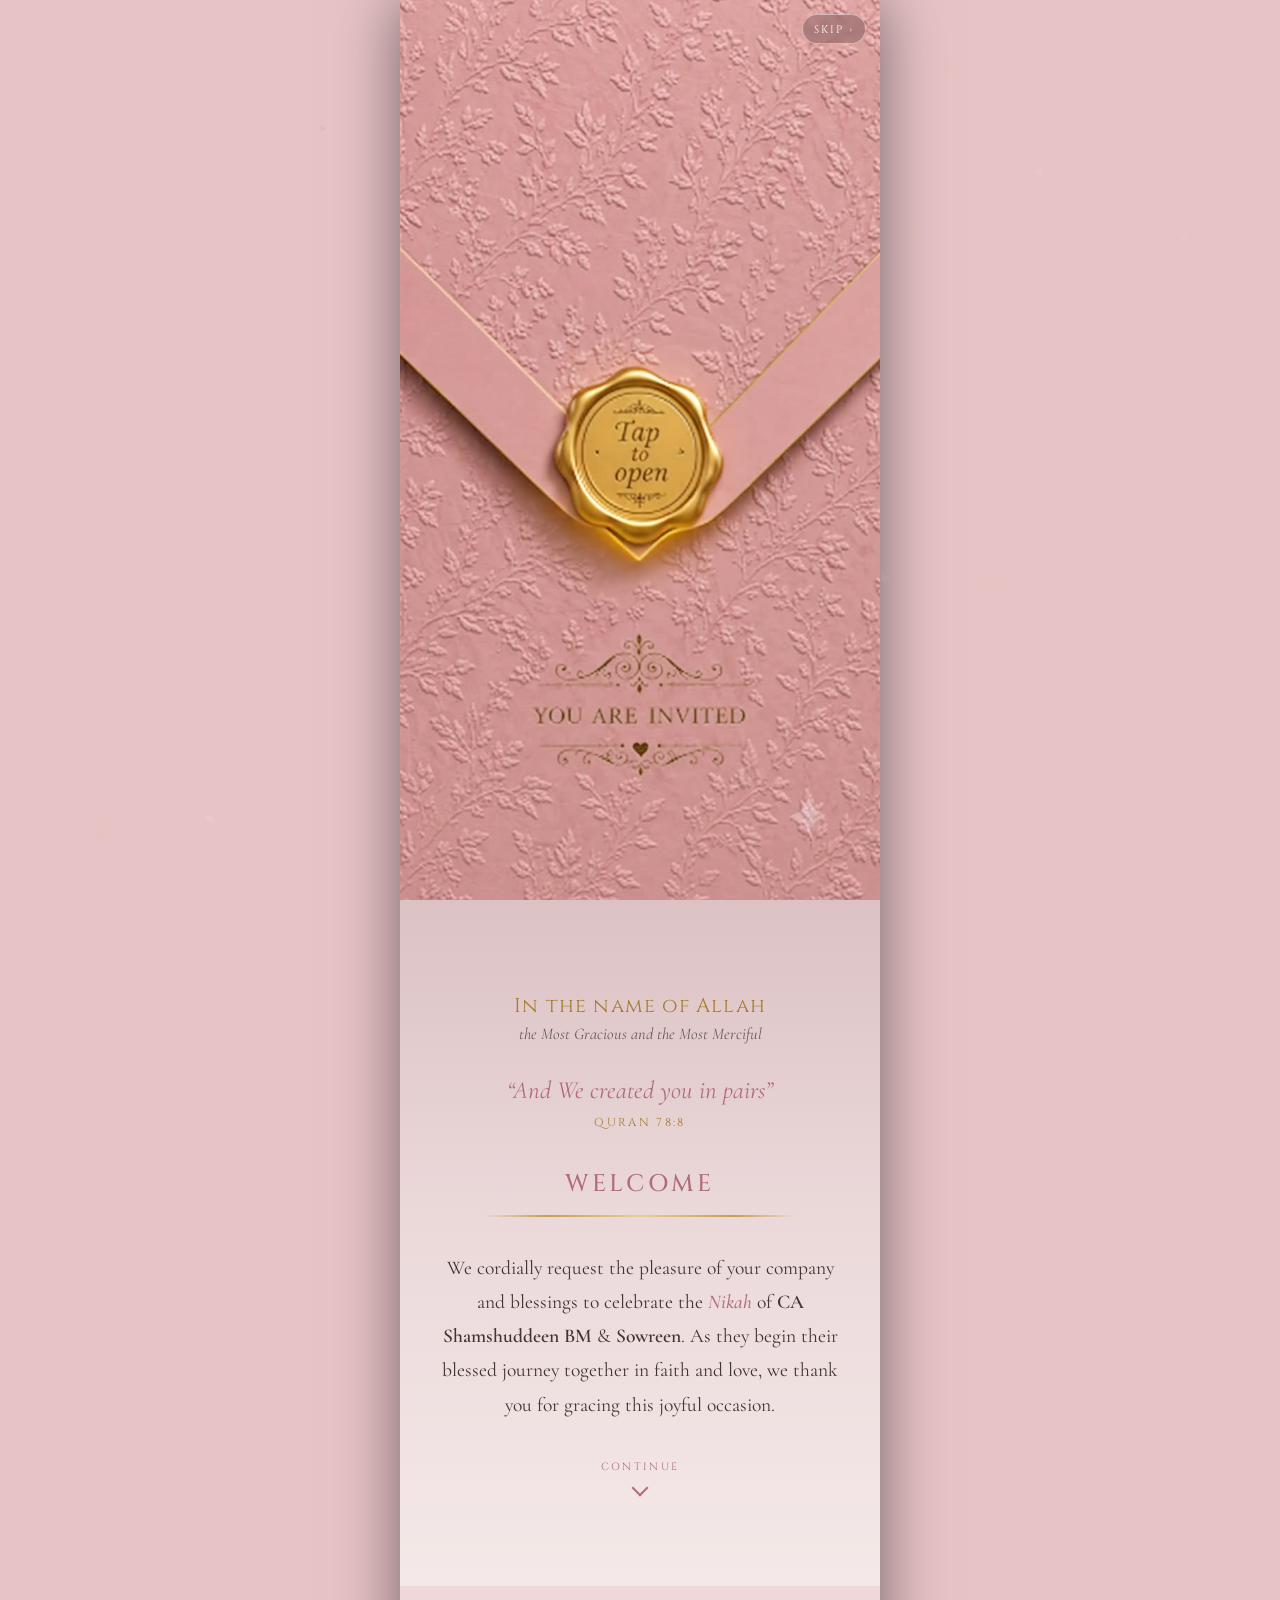
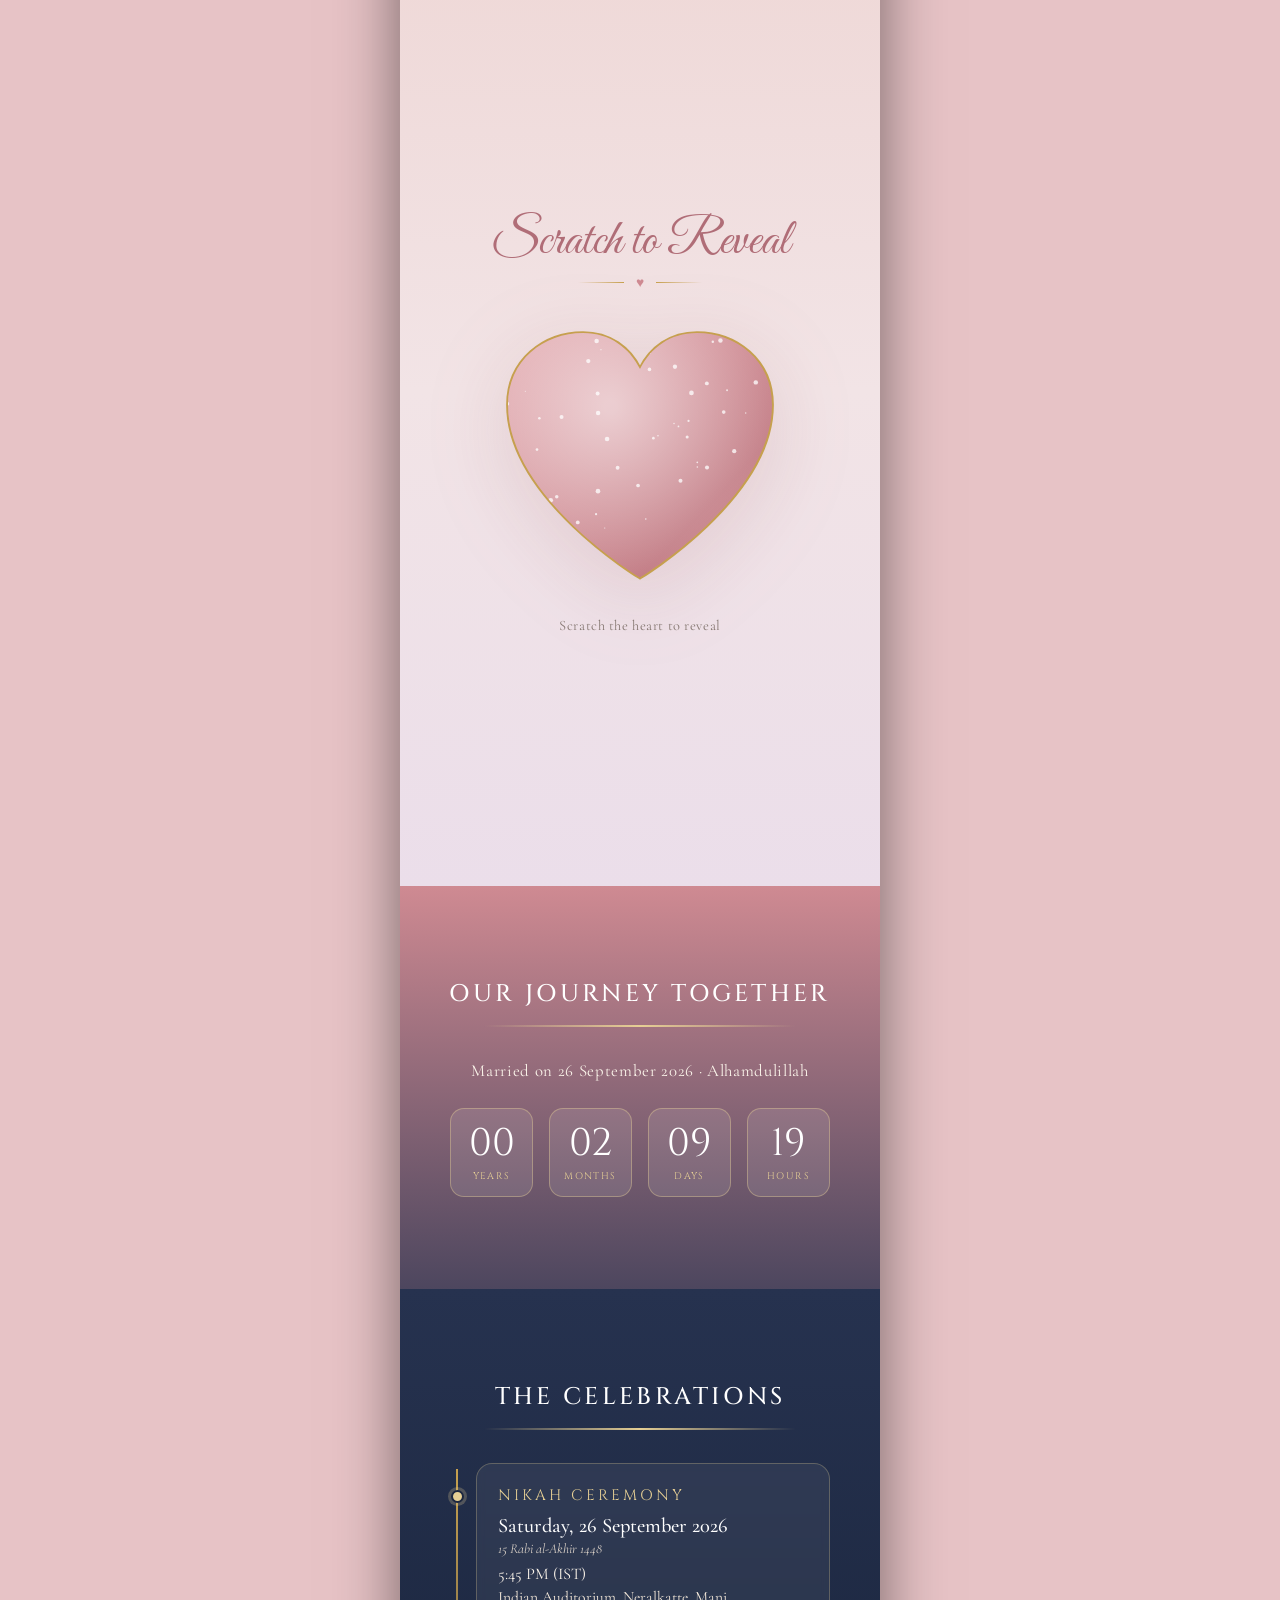
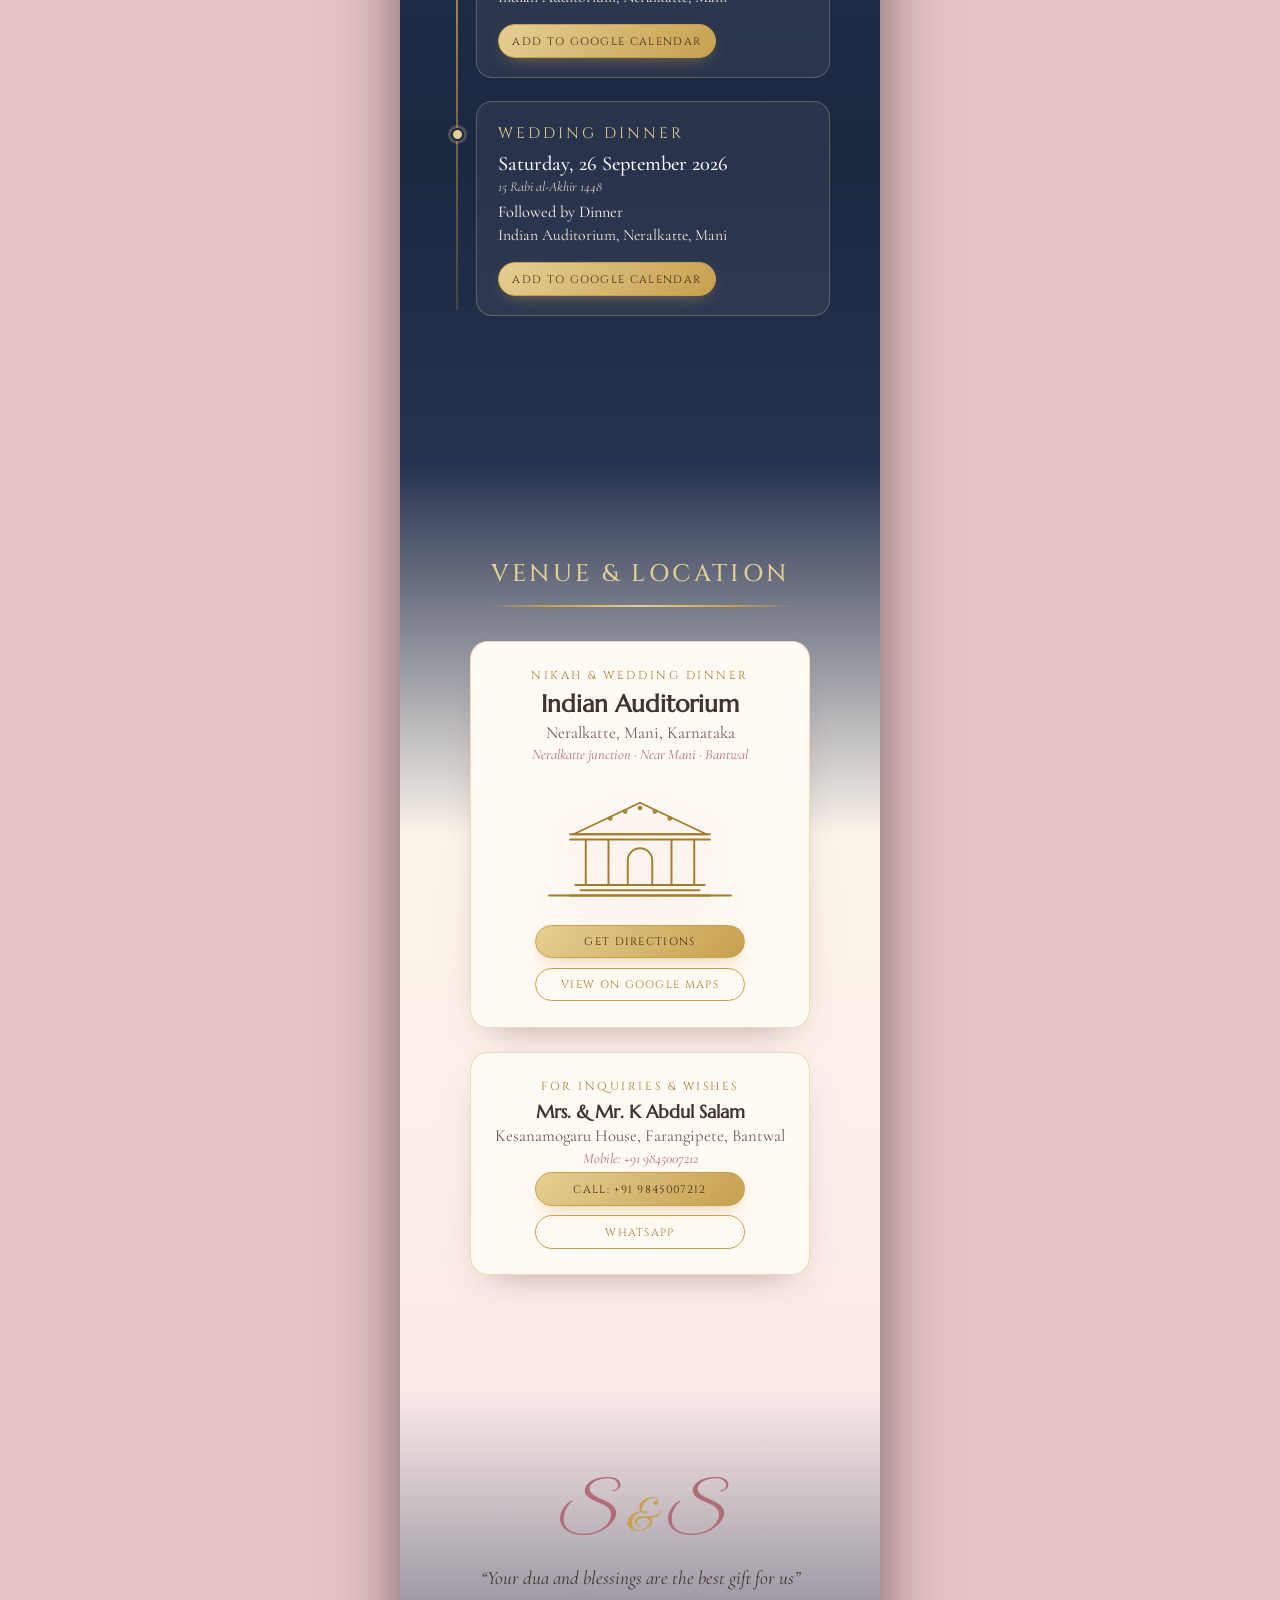
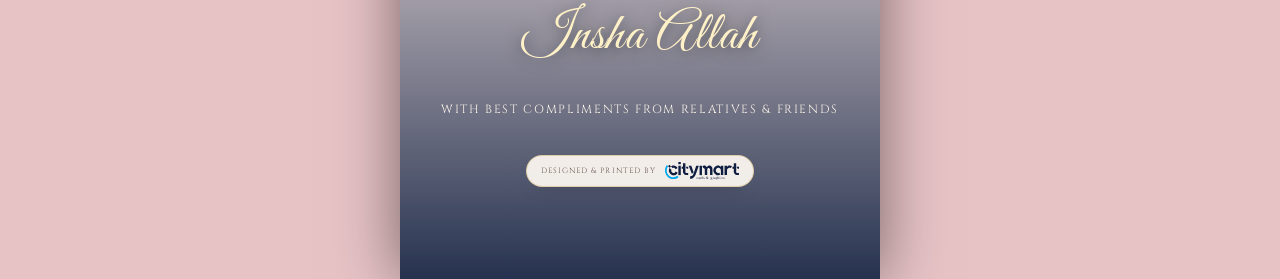
==== groom/index.html @ ac2659e4 "Add-groom-sublink-invitation-page" ====
<!doctype html>
<html lang="en">
<head>
  <meta charset="utf-8" />
  <meta name="viewport" content="width=device-width, initial-scale=1, viewport-fit=cover, maximum-scale=5" />
  <title>CA Shamshuddeen BM &amp; Sowreen — Wedding Invitation</title>
  <meta name="description" content="With the blessings of Allah, you are cordially invited to the Nikah of CA Shamshuddeen BM &amp; Sowreen — Saturday, 26 September 2026, Indian Auditorium, Neralkatte, Mani. Insha Allah." />
  <meta name="theme-color" content="#1f2a44" />
  <meta name="author" content="CA Shamshuddeen BM &amp; Sowreen" />

  <link rel="canonical" href="https://webziko.github.io/sowreen-weds-shamshuddeen/groom/" />

  <!-- Open Graph / social preview (absolute URLs required for WhatsApp/Facebook) -->
  <meta property="og:type" content="website" />
  <meta property="og:site_name" content="CA Shamshuddeen BM weds Sowreen" />
  <meta property="og:title" content="CA Shamshuddeen BM &amp; Sowreen — Wedding Invitation" />
  <meta property="og:description" content="You are cordially invited to the Nikah — Saturday, 26 September 2026, Indian Auditorium, Neralkatte, Mani. Insha Allah." />
  <meta property="og:url" content="https://webziko.github.io/sowreen-weds-shamshuddeen/groom/" />
  <meta property="og:image" content="https://webziko.github.io/sowreen-weds-shamshuddeen/assets/og-image.jpg?v=4" />
  <meta property="og:image:secure_url" content="https://webziko.github.io/sowreen-weds-shamshuddeen/assets/og-image.jpg?v=4" />
  <meta property="og:image:type" content="image/jpeg" />
  <meta property="og:image:width" content="1200" />
  <meta property="og:image:height" content="630" />
  <meta property="og:image:alt" content="CA Shamshuddeen BM weds Sowreen — Wedding Invitation" />
  <meta property="og:locale" content="en_US" />

  <meta name="twitter:card" content="summary_large_image" />
  <meta name="twitter:title" content="CA Shamshuddeen BM &amp; Sowreen — Wedding Invitation" />
  <meta name="twitter:description" content="You are cordially invited to the Nikah — Saturday, 26 September 2026, Indian Auditorium, Neralkatte, Mani. Insha Allah." />
  <meta name="twitter:image" content="https://webziko.github.io/sowreen-weds-shamshuddeen/assets/og-image.jpg?v=4" />

  <link rel="icon" href="../assets/favicon.svg" type="image/svg+xml" />
  <link rel="apple-touch-icon" href="../assets/favicon.svg" />

  <!-- Structured Data / Schema.org for SEO -->
  <script type="application/ld+json">
  {
    "@context": "https://schema.org",
    "@type": "Event",
    "name": "Nikah Ceremony of CA Shamshuddeen BM & Sowreen",
    "startDate": "2026-09-26T17:45:00+05:30",
    "endDate": "2026-09-26T21:30:00+05:30",
    "eventStatus": "https://schema.org/EventScheduled",
    "eventAttendanceMode": "https://schema.org/OfflineEventAttendanceMode",
    "location": {
      "@type": "Place",
      "name": "Indian Auditorium",
      "address": {
        "@type": "PostalAddress",
        "streetAddress": "Neralkatte, Mani",
        "addressLocality": "Bantwal",
        "addressRegion": "Karnataka",
        "addressCountry": "IN"
      }
    },
    "image": [
      "https://webziko.github.io/sowreen-weds-shamshuddeen/assets/og-image.jpg"
    ],
    "description": "Wedding celebration and Nikah ceremony of CA Shamshuddeen BM & Sowreen at Indian Auditorium, Neralkatte, Mani followed by dinner."
  }
  </script>

  <!-- Fonts -->
  <link rel="preconnect" href="https://fonts.googleapis.com" />
  <link rel="preconnect" href="https://fonts.gstatic.com" crossorigin />
  <link href="https://fonts.googleapis.com/css2?family=Cinzel:wght@400;500;600&family=Cormorant+Garamond:ital,wght@0,400;0,500;0,600;1,400;1,500&family=Great+Vibes&family=Marcellus&display=swap" rel="stylesheet" />

  <link rel="stylesheet" href="../styles.css" />
</head>
<body>

  <!-- Single background music track (user gesture starts it on envelope open). -->
  <audio id="bg-music" loop preload="auto" playsinline>
    <source src="../assets/Wedding Nasheed - Sameer Miya.mp3" type="audio/mpeg" />
  </audio>

  <!-- ===== Fixed viewport frame: keeps overlays inside the phone column on desktop ===== -->
  <div class="viewport-frame" aria-hidden="false">

    <!-- Ambient floating petals (very subtle, whole-page) -->
    <canvas id="ambient" class="ambient" aria-hidden="true"></canvas>

    <!-- ===== Section 1: ENVELOPE COVER ===== -->
    <div id="cover" class="cover" role="dialog" aria-label="Wedding invitation envelope. Tap to open.">
      <!-- Poster shown first; swapped for the playing video on tap. Structured so the
           whole media block can be replaced by any other envelope video later. -->
      <div class="cover__media">
        <img id="cover-poster" class="cover__poster" src="../assets/envelope-poster.jpg"
             alt="A blush embossed envelope with a gold wax seal reading Tap to open, and You are invited." />
        <video id="cover-video" class="cover__video" muted playsinline preload="auto"
               poster="../assets/envelope-poster.jpg">
          <source src="../assets/envelope.mp4" type="video/mp4" />
        </video>
      </div>

      <!-- Full-cover tap target (the envelope's own gold seal is the visual cue) -->
      <button id="cover-open" class="cover__open" aria-label="Tap to open the invitation"></button>

      <button id="cover-skip" class="cover__skip" type="button">Skip &rsaquo;</button>
      <div id="cover-flash" class="cover__flash" aria-hidden="true"></div>
    </div>

    <!-- ===== Floating sound toggle (HUD) ===== -->
    <button id="sound-toggle" class="sound-toggle is-hidden" type="button"
            aria-label="Turn music on" aria-pressed="false">
      <svg class="ico ico--off" viewBox="0 0 24 24" width="20" height="20" aria-hidden="true">
        <path d="M4 9v6h4l5 4V5L8 9H4z" fill="currentColor"/>
        <path d="M16 8l6 6M22 8l-6 6" stroke="currentColor" stroke-width="1.8" stroke-linecap="round" fill="none"/>
      </svg>
      <svg class="ico ico--on" viewBox="0 0 24 24" width="20" height="20" aria-hidden="true">
        <path d="M4 9v6h4l5 4V5L8 9H4z" fill="currentColor"/>
        <path d="M16.5 8.5a5 5 0 0 1 0 7M18.8 6.2a8 8 0 0 1 0 11.6" stroke="currentColor" stroke-width="1.8" stroke-linecap="round" fill="none"/>
      </svg>
    </button>
  </div>

  <!-- ===== The invitation (scrolling phone column) ===== -->
  <main id="app" class="phone" aria-label="Wedding invitation">

    <!-- ===== Section 2: VIDEO HERO ===== -->
    <section id="hero" class="hero section-full">
      <video id="hero-video" class="hero__video" autoplay muted playsinline preload="auto"
             poster="../assets/hero-poster.jpg">
        <source src="../assets/hero.mp4" type="video/mp4" />
      </video>
      <div class="hero__scrim"></div>
      <div class="hero__content">
        <p class="hero__eyebrow reveal">Request the pleasure of your company &amp; blessings to celebrate the wedding of</p>

        <h1 class="couple-name couple-name--groom reveal">CA Shamshuddeen BM</h1>
        <p class="couple-parent reveal">Son of Mr. Abbas BM<br><span style="font-size: 0.92em; opacity: 0.88;">Aysha Cottage, Panthadka, Kodaje, Neralkatte</span></p>

        <div class="amp reveal"><span>&amp;</span></div>

        <h1 class="couple-name reveal">Sowreen</h1>
        <p class="couple-parent reveal">Daughter of Mrs. &amp; Mr. K Abdul Salam<br><span style="font-size: 0.92em; opacity: 0.88;">Grand D/o Late Mohammed &amp; Late Chaiyabba &bull; Farangipete</span></p>
      </div>
      <a class="scroll-cue" href="#welcome" aria-label="Scroll down">
        <span class="scroll-cue__text">Scroll</span>
        <span class="scroll-cue__chevron"></span>
      </a>
    </section>

    <!-- ===== Section 3: WELCOME / BLESSING ===== -->
    <section id="welcome" class="welcome section-pad">
      <div class="bismillah reveal">
        <p class="bismillah__ar">In the name of Allah</p>
        <p class="bismillah__en">the Most Gracious and the Most Merciful</p>
      </div>

      <div class="verse reveal">
        <p class="verse__text">&ldquo;And We created you in pairs&rdquo;</p>
        <p class="verse__ref">Quran 78:8</p>
      </div>

      <h2 class="title reveal">Welcome</h2>

      <p class="welcome__body reveal">
        We cordially request the pleasure of your company and blessings to celebrate the <em>Nikah</em> of
        <strong>CA Shamshuddeen BM</strong> &amp; <strong>Sowreen</strong>.
        As they begin their blessed journey together in faith and love, we thank you for
        gracing this joyful occasion.
      </p>

      <a class="scroll-cue scroll-cue--dark reveal" href="#scratch" aria-label="Scroll down">
        <span class="scroll-cue__text">Continue</span>
        <span class="scroll-cue__chevron"></span>
      </a>
    </section>

    <!-- ===== Section 4: SCRATCH TO REVEAL → OUR FOREVER BEGINS ===== -->
    <section id="scratch" class="reveal-heart section-full">
      <canvas id="petals" class="reveal-heart__petals" aria-hidden="true"></canvas>
      <div class="reveal-heart__inner reveal">
        <h2 class="reveal-heart__heading script" id="forever-heading">Scratch to Reveal</h2>
        <div class="ornament" aria-hidden="true">
          <span class="ornament__line"></span>
          <span class="ornament__heart">&#9829;</span>
          <span class="ornament__line"></span>
        </div>

        <div class="scratch-heart" id="scratch-card">
          <!-- Revealed underneath: gold heart outline + the invite -->
          <div class="heart-badge">
            <svg viewBox="0 0 200 190" class="heart-badge__svg" aria-hidden="true">
              <path class="heart-badge__path" d="M100 175S12 122 12 60C12 30 36 12 62 12c18 0 31 10 38 24 7-14 20-24 38-24 26 0 50 18 50 48 0 62-88 115-88 115z"/>
            </svg>
            <div class="heart-badge__text">
              <span class="heart-badge__label">You&rsquo;re Invited</span>
              <span class="heart-badge__day">Saturday, 26 September 2026</span>
              <span class="heart-badge__time">5:45 PM</span>
            </div>
          </div>
          <!-- Glittery rose foil, clipped to the same heart, scratched away -->
          <canvas id="scratch-canvas" class="scratch-heart__canvas"
                  aria-label="Scratch the heart to reveal"></canvas>
        </div>

        <p class="subtle subtle--tiny" id="scratch-hint">Scratch the heart to reveal</p>
      </div>
    </section>

    <!-- ===== Section 6: COUNTDOWN ===== -->
    <section id="countdown" class="countdown section-pad">
      <h2 class="title reveal" id="cd-title">Counting Down to the Nikah</h2>
      <p class="subtle reveal" id="cd-sub">Saturday, 26 September 2026 &middot; 5:45 PM (IST)</p>
      <div class="cd reveal" id="cd" role="timer" aria-live="off">
        <div class="cd__unit"><span class="cd__num" id="cd-days">00</span><span class="cd__lbl" id="cd-l1">Days</span></div>
        <div class="cd__unit"><span class="cd__num" id="cd-hours">00</span><span class="cd__lbl" id="cd-l2">Hours</span></div>
        <div class="cd__unit"><span class="cd__num" id="cd-mins">00</span><span class="cd__lbl" id="cd-l3">Minutes</span></div>
        <div class="cd__unit"><span class="cd__num" id="cd-secs">00</span><span class="cd__lbl" id="cd-l4">Seconds</span></div>
      </div>
    </section>

    <!-- ===== Section 7: PROGRAM / TIMELINE ===== -->
    <section id="program" class="program section-pad">
      <h2 class="title reveal">The Celebrations</h2>

      <div class="timeline">
        <!-- Nikah -->
        <article class="event reveal">
          <span class="event__dot" aria-hidden="true"></span>
          <p class="event__label">Nikah Ceremony</p>
          <p class="event__date">Saturday, 26 September 2026</p>
          <p class="event__hijri">15 Rabi al-Akhir 1448</p>
          <p class="event__time">5:45 PM (IST)</p>
          <p class="event__venue">Indian Auditorium, Neralkatte, Mani</p>
          <div class="event__actions">
            <a class="btn btn--sm" id="gcal-nikah" target="_blank" rel="noopener">Add to Google Calendar</a>
          </div>
        </article>

        <!-- Dinner -->
        <article class="event reveal">
          <span class="event__dot" aria-hidden="true"></span>
          <p class="event__label">Wedding Dinner</p>
          <p class="event__date">Saturday, 26 September 2026</p>
          <p class="event__hijri">15 Rabi al-Akhir 1448</p>
          <p class="event__time">Followed by Dinner</p>
          <p class="event__venue">Indian Auditorium, Neralkatte, Mani</p>
          <div class="event__actions">
            <a class="btn btn--sm" id="gcal-reception" target="_blank" rel="noopener">Add to Google Calendar</a>
          </div>
        </article>
      </div>

      <div class="program__ics reveal">
        <button class="btn btn--ghost" id="ics-both" type="button">Download invitation (.ics)</button>
      </div>
    </section>

    <!-- ===== Section 8: LOCATION ===== -->
    <section id="location" class="location section-pad">
      <h2 class="title reveal">Venue &amp; Location</h2>

      <article class="venue reveal">
        <p class="venue__label">Nikah &amp; Wedding Dinner</p>
        <h3 class="venue__name">Indian Auditorium</h3>
        <p class="venue__addr">Neralkatte, Mani, Karnataka</p>
        <p class="venue__hint">Neralkatte junction &middot; Near Mani &middot; Bantwal</p>

        <div class="venue__art">
          <svg viewBox="0 0 240 150" class="venue-art" fill="none" stroke="currentColor"
               stroke-width="2.2" stroke-linecap="round" stroke-linejoin="round" aria-hidden="true">
            <line x1="16" y1="140" x2="224" y2="140"/>
            <path d="M44 70 L120 34 L196 70 Z"/>
            <circle cx="86" cy="52" r="1.6"/><circle cx="103" cy="44" r="1.6"/><circle cx="120" cy="40" r="1.6"/><circle cx="137" cy="44" r="1.6"/><circle cx="154" cy="52" r="1.6"/>
            <path d="M40 70 H200 M40 76 H200"/>
            <path d="M58 76 V128 M84 76 V128 M156 76 V128 M182 76 V128"/>
            <path d="M46 128 H194 M40 140 H200 M52 134 H188"/>
            <path d="M106 128 V100 a14 14 0 0 1 28 0 V128"/>
          </svg>
        </div>

        <div class="venue__actions">
          <a class="btn btn--sm" target="_blank" rel="noopener"
             href="https://www.google.com/maps/dir/?api=1&amp;destination=Indian%20Auditorium%20Neralkatte%20Mani">Get Directions</a>
          <a class="btn btn--sm btn--outline" target="_blank" rel="noopener"
             href="https://www.google.com/maps/search/?api=1&amp;query=Indian%20Auditorium%20Neralkatte%20Mani">View on Google Maps</a>
        </div>
      </article>

      <!-- Contact / RSVP Card from Card Details -->
      <article class="venue reveal" style="margin-top: 1.5rem;">
        <p class="venue__label">For Inquiries &amp; Wishes</p>
        <h3 class="venue__name" style="font-size: 1.15rem;">Mrs. &amp; Mr. K Abdul Salam</h3>
        <p class="venue__addr">Kesanamogaru House, Farangipete, Bantwal</p>
        <p class="venue__hint">Mobile: +91 9845007212</p>
        <div class="venue__actions">
          <a class="btn btn--sm" href="tel:+919845007212">Call: +91 9845007212</a>
          <a class="btn btn--sm btn--outline" target="_blank" rel="noopener" href="https://wa.me/919845007212?text=Heartiest%20Congratulations%20on%20the%20wedding%20of%20Sowreen%20and%20Shamshuddeen!">WhatsApp</a>
        </div>
      </article>
    </section>

    <!-- ===== Section 9: FOOTER ===== -->
    <footer id="footer" class="footer section-pad">
      <div class="footer__mono reveal">S <span>&amp;</span> S</div>
      <p class="footer__dua reveal">&ldquo;Your dua and blessings are the best gift for us&rdquo;</p>
      <p class="footer__insha script reveal">Insha Allah</p>
      <p class="footer__compliments reveal">With best compliments from Relatives &amp; Friends</p>

      <a class="credit reveal" href="https://www.citymartindia.com/" target="_blank" rel="noopener"
         aria-label="Designed and printed by Citymart — cards and graphics">
        <span class="credit__by">Designed &amp; printed by</span>
        <img class="credit__logo" src="../assets/citymart-logo.svg" width="74"
             alt="Citymart — cards & graphics" />
      </a>
    </footer>

  </main>

  <script src="../script.js" defer></script>
</body>
</html>
---- styles.css ----
/* =========================================================================
   Sowreen weds Shamshuddeen — mobile-first wedding invitation
   Palette: blush / rose · cream · gold · deep night-blue
   ========================================================================= */

:root {
  --blush:      #f7dcdc;
  --blush-soft: #fbeae8;
  --rose:       #cf8a92;
  --rose-deep:  #b06d77;
  --cream:      #fbf4ea;
  --cream-2:    #f5e9da;
  --gold:       #c6a04e;
  --gold-lite:  #e6cf94;
  --gold-deep:  #a37d2f;
  --night:      #1c2740;
  --night-2:    #26324f;
  --night-3:    #33415f;
  --ink:        #40352f;
  --ink-soft:   #6a5c53;
  --paper:      #fffaf3;

  --col-w: 480px;

  --f-script: "Great Vibes", "Segoe Script", cursive;
  --f-serif:  "Cormorant Garamond", Georgia, serif;
  --f-caps:   "Cinzel", "Marcellus", Georgia, serif;
  --f-caps-2: "Marcellus", "Cinzel", Georgia, serif;

  --ease: cubic-bezier(0.22, 0.61, 0.36, 1);
  --safe-top: env(safe-area-inset-top, 0px);
  --safe-bot: env(safe-area-inset-bottom, 0px);
}

* { box-sizing: border-box; }

html, body {
  margin: 0;
  padding: 0;
  background: #12192b;
  color: var(--ink);
  font-family: var(--f-serif);
  -webkit-font-smoothing: antialiased;
  text-rendering: optimizeLegibility;
  overflow-x: hidden;
}

body { position: relative; }

img, video, canvas { max-width: 100%; display: block; }

/* Lock scroll while the envelope cover is up */
body.cover-active {
  overflow: hidden;
  height: 100%;
  min-height: 100dvh;
  background: #e7c3c6;
}

/* ---------- Phone column ---------- */
.phone {
  width: 100%;
  max-width: var(--col-w);
  margin: 0 auto;
  position: relative;
  background: linear-gradient(180deg, var(--night) 0%, var(--night-2) 12%, var(--cream) 40%, var(--blush-soft) 100%);
  overflow: hidden;
}

.section-full {
  min-height: 100svh;
  min-height: 100dvh;
  position: relative;
  display: flex;
  flex-direction: column;
  justify-content: center;
  align-items: center;
}

.section-pad {
  padding: clamp(56px, 12vw, 92px) clamp(22px, 7vw, 40px);
  padding-bottom: clamp(56px, 12vw, 92px);
  position: relative;
}

/* ---------- Fixed viewport frame (keeps overlays inside the column) ---------- */
.viewport-frame {
  position: fixed;
  inset: 0;
  width: 100%;
  height: 100%;
  min-height: 100dvh;
  max-width: var(--col-w);
  margin-inline: auto;
  z-index: 50;
  pointer-events: none;
}
.viewport-frame > * { pointer-events: auto; }

/* ambient petals canvas over whole page (behind content) */
.ambient {
  position: fixed;
  inset: 0;
  width: 100%;
  height: 100%;
  z-index: 1;
  pointer-events: none;
  opacity: 0.55;
}

/* =========================================================================
   Typography helpers
   ========================================================================= */
.script { font-family: var(--f-script); font-weight: 400; }

.title {
  font-family: var(--f-caps);
  font-weight: 500;
  letter-spacing: 0.14em;
  text-transform: uppercase;
  font-size: clamp(1.15rem, 5.4vw, 1.5rem);
  color: var(--rose-deep);
  text-align: center;
  margin: 0 0 1.4em;
  position: relative;
  padding-bottom: 0.7em;
}
/* gold underline that draws in on reveal */
.title::after {
  content: "";
  position: absolute;
  left: 50%;
  bottom: 0;
  width: 0;
  height: 2px;
  background: linear-gradient(90deg, transparent, var(--gold) 20%, var(--gold-lite) 50%, var(--gold) 80%, transparent);
  transform: translateX(-50%);
  transition: width 1.1s var(--ease) 0.15s;
}
.reveal.in .title::after,
.title.reveal.in::after { width: 78%; }
/* underline also for titles that ARE the reveal element */

.subtle {
  text-align: center;
  color: var(--ink-soft);
  font-size: 1.05rem;
  letter-spacing: 0.04em;
  margin: 0 0 1.6em;
}
.subtle--tiny { font-size: 0.9rem; opacity: 0.8; margin-top: 1.2em; }

/* =========================================================================
   Reveal-on-scroll
   ========================================================================= */
.reveal {
  opacity: 0;
  transform: translateY(26px);
  transition: opacity 0.9s var(--ease), transform 0.9s var(--ease);
  will-change: opacity, transform;
}
.reveal.in { opacity: 1; transform: none; }

/* =========================================================================
   Section 1 — Envelope cover
   ========================================================================= */
.cover {
  position: fixed;
  inset: 0;
  width: 100%;
  height: 100%;
  min-height: 100dvh;
  max-width: var(--col-w);
  margin-inline: auto;
  z-index: 60;
  background: radial-gradient(120% 90% at 50% 40%, #e7c3c6 0%, #cf9aa0 55%, #9c6b72 100%);
  display: flex;
  align-items: center;
  justify-content: center;
  overflow: hidden;
  transition: opacity 0.9s var(--ease);
}
.cover.is-gone { opacity: 0; pointer-events: none; }

.cover__media { position: absolute; inset: 0; width: 100%; height: 100%; }
.cover__poster,
.cover__video {
  position: absolute;
  inset: 0;
  width: 100%;
  height: 100%;
  object-fit: cover;
}
.cover__video { opacity: 0; transition: opacity 0.4s ease; }
.cover.is-opening .cover__video { opacity: 1; }
.cover.is-opening .cover__poster { opacity: 0; transition: opacity 0.4s ease; }

.cover__open {
  position: absolute;
  inset: 0;
  width: 100%;
  height: 100%;
  border: 0;
  background: transparent;
  cursor: pointer;
  display: flex;
  align-items: flex-end;
  justify-content: center;
  padding-bottom: calc(16vh + var(--safe-bot));
  -webkit-tap-highlight-color: transparent;
}
.cover.is-opening .cover__open { display: none; }

@keyframes floaty {
  0%,100% { transform: translateY(0); }
  50%     { transform: translateY(-6px); }
}

.cover__skip {
  position: absolute;
  top: calc(var(--safe-top) + 14px);
  right: 14px;
  z-index: 3;
  border: 1px solid rgba(255,255,255,0.45);
  background: rgba(40,20,24,0.25);
  color: #fff;
  font-family: var(--f-caps);
  letter-spacing: 0.18em;
  text-transform: uppercase;
  font-size: 0.68rem;
  padding: 0.6em 1em;
  border-radius: 30px;
  cursor: pointer;
  backdrop-filter: blur(3px);
  -webkit-backdrop-filter: blur(3px);
}

.cover__flash {
  position: absolute;
  inset: 0;
  background: #fff;
  opacity: 0;
  pointer-events: none;
  z-index: 4;
}
.cover.is-flashing .cover__flash {
  animation: coverFlash 0.9s ease forwards;
}
@keyframes coverFlash {
  0%   { opacity: 0; }
  40%  { opacity: 0.9; }
  100% { opacity: 0; }
}

/* =========================================================================
   Floating sound toggle
   ========================================================================= */
.sound-toggle {
  position: absolute;
  top: calc(var(--safe-top) + 14px);
  right: 14px;
  z-index: 55;
  width: 46px;
  height: 46px;
  border-radius: 50%;
  border: 1px solid rgba(214, 182, 112, 0.8);
  background: rgba(28, 39, 64, 0.55);
  color: var(--gold-lite);
  display: grid;
  place-items: center;
  cursor: pointer;
  backdrop-filter: blur(6px);
  -webkit-backdrop-filter: blur(6px);
  box-shadow: 0 4px 16px rgba(0,0,0,0.28);
  transition: opacity 0.4s ease, transform 0.25s ease;
}
.sound-toggle:active { transform: scale(0.92); }
.sound-toggle.is-hidden { opacity: 0; pointer-events: none; }
.sound-toggle .ico { position: absolute; transition: opacity 0.25s ease; }
.sound-toggle .ico--on { opacity: 0; }
.sound-toggle[aria-pressed="true"] .ico--on { opacity: 1; }
.sound-toggle[aria-pressed="true"] .ico--off { opacity: 0; }

/* =========================================================================
   Section 2 — Hero
   ========================================================================= */
.hero { overflow: hidden; background: var(--night); }
.hero__video {
  position: absolute;
  inset: 0;
  width: 100%;
  height: 100%;
  object-fit: cover;
  z-index: 0;
}
.hero__scrim {
  position: absolute;
  inset: 0;
  z-index: 1;
  background:
    linear-gradient(180deg, rgba(18,25,43,0.55) 0%, rgba(18,25,43,0.12) 30%, rgba(18,25,43,0.25) 62%, rgba(18,25,43,0.75) 100%);
}
.hero__content {
  position: relative;
  z-index: 2;
  text-align: center;
  color: #fff;
  padding: 0 clamp(24px, 8vw, 44px);
  width: 100%;
}
.hero__eyebrow {
  font-family: var(--f-caps-2);
  font-size: 1.03rem;
  line-height: 1.6;
  letter-spacing: 0.05em;
  color: var(--cream);
  max-width: 21em;
  margin: 0 auto 1.1em;
  text-shadow: 0 2px 10px rgba(0,0,0,0.5);
  transition-delay: 0.15s;
}
.couple-name {
  font-family: var(--f-serif);
  font-style: italic;
  font-weight: 500;
  font-size: clamp(1.85rem, 7.5vw, 2.9rem);
  line-height: 1.15;
  margin: 0.08em 0;
  color: #fff;
  letter-spacing: 0.02em;
  text-shadow: 0 3px 18px rgba(0,0,0,0.5), 0 0 30px rgba(230,207,148,0.25);
  white-space: nowrap;
}
.couple-name--groom {
  white-space: nowrap;
  letter-spacing: 0.02em;
  display: block;
}
.couple-parent {
  font-size: 1.02rem;
  letter-spacing: 0.03em;
  color: var(--cream-2);
  margin: 0 0 0.25em;
  font-style: italic;
  text-shadow: 0 2px 8px rgba(0,0,0,0.5);
}
.amp {
  margin: 0.5em 0;
  display: flex;
  align-items: center;
  justify-content: center;
  gap: 14px;
}
.amp span {
  font-family: var(--f-serif);
  font-style: italic;
  font-size: 2.4rem;
  color: var(--gold-lite);
  text-shadow: 0 2px 12px rgba(0,0,0,0.5);
}
.amp::before, .amp::after {
  content: "";
  width: 42px;
  height: 1px;
  background: linear-gradient(90deg, transparent, var(--gold-lite));
}
.amp::after { transform: scaleX(-1); }

/* Scroll cue */
.scroll-cue {
  position: absolute;
  bottom: calc(20px + var(--safe-bot));
  left: 0;
  right: 0;
  z-index: 3;
  display: flex;
  flex-direction: column;
  align-items: center;
  gap: 8px;
  text-decoration: none;
  color: var(--cream);
  animation: floaty 2.4s ease-in-out infinite;
}
.scroll-cue__text {
  font-family: var(--f-caps);
  text-transform: uppercase;
  letter-spacing: 0.22em;
  font-size: 0.66rem;
}
.scroll-cue__chevron {
  width: 12px; height: 12px;
  border-right: 2px solid currentColor;
  border-bottom: 2px solid currentColor;
  transform: rotate(45deg);
}
.scroll-cue--dark { position: static; transform: none; color: var(--rose-deep); margin: 2.4em auto 0; }

/* =========================================================================
   Section 3 — Welcome / blessing
   ========================================================================= */
.welcome {
  background: linear-gradient(180deg, #dcc2c4 0%, #ecdadb 50%, #f4e9e8 100%);
  text-align: center;
}
.bismillah { margin-bottom: 1.8em; }
.bismillah__ar {
  font-family: var(--f-caps);
  font-size: 1.25rem;
  letter-spacing: 0.06em;
  color: var(--gold-deep);
  margin: 0 0 0.25em;
}
.bismillah__en {
  font-style: italic;
  font-size: 1.02rem;
  color: var(--ink-soft);
  margin: 0;
}
.verse {
  margin: 0 auto 2.4em;
  max-width: 22em;
}
.verse__text {
  font-family: var(--f-serif);
  font-style: italic;
  font-size: 1.55rem;
  color: var(--rose-deep);
  margin: 0 0 0.3em;
  line-height: 1.4;
}
.verse__ref {
  font-family: var(--f-caps);
  letter-spacing: 0.2em;
  text-transform: uppercase;
  font-size: 0.72rem;
  color: var(--gold-deep);
  margin: 0;
}
.welcome__body {
  font-size: 1.22rem;
  line-height: 1.75;
  color: var(--ink);
  max-width: 24em;
  margin: 0 auto;
}
.welcome__body em { color: var(--rose-deep); font-weight: 500; }
.welcome__body strong { color: var(--ink); font-weight: 600; }

/* =========================================================================
   Section 4 — Scratch to reveal → Our forever begins
   ========================================================================= */
.reveal-heart {
  background: linear-gradient(180deg, #efd9d8 0%, #f2e4e6 45%, #ebdeea 100%);
  text-align: center;
  overflow: hidden;
}
.reveal-heart__petals {
  position: absolute;
  inset: 0;
  width: 100%;
  height: 100%;
  z-index: 0;
  pointer-events: none;
}
.reveal-heart__inner {
  position: relative;
  z-index: 2;
  width: 100%;
  padding: 0 clamp(22px, 7vw, 40px);
}
.reveal-heart__heading {
  font-size: clamp(2.1rem, 9.5vw, 3.2rem);
  line-height: 1.05;
  color: var(--rose-deep);
  margin: 0 0 0.1em;
  transition: opacity 0.5s ease;
}

.ornament {
  display: flex;
  align-items: center;
  justify-content: center;
  gap: 12px;
  margin: 0.2em auto 1.5em;
}
.ornament__line {
  width: 46px;
  height: 1px;
  background: linear-gradient(90deg, transparent, var(--gold));
}
.ornament__line:last-child { transform: scaleX(-1); }
.ornament__heart { color: var(--rose); font-size: 0.85rem; }

.scratch-heart {
  position: relative;
  width: min(300px, 74vw);
  aspect-ratio: 200 / 190;
  margin: 0 auto;
}
.heart-badge { position: absolute; inset: 0; width: 100%; height: 100%; }
.heart-badge__svg { position: absolute; inset: 0; width: 100%; height: 100%; overflow: visible; }
.heart-badge__path {
  fill: rgba(255,255,255,0.4);
  stroke: var(--gold);
  stroke-width: 2.5;
  filter: drop-shadow(0 12px 26px rgba(150,80,86,0.35));
}
.heart-badge__text {
  position: absolute;
  inset: 0;
  display: flex;
  flex-direction: column;
  align-items: center;
  justify-content: center;
  gap: 4px;
  padding-bottom: 7%;
}
.heart-badge__label {
  font-family: var(--f-script);
  font-size: 2rem;
  color: var(--rose-deep);
  line-height: 1;
}
.heart-badge__day {
  font-family: var(--f-caps);
  text-transform: uppercase;
  letter-spacing: 0.08em;
  font-size: 0.72rem;
  color: var(--ink);
  margin-top: 0.5em;
}
.heart-badge__time {
  font-family: var(--f-serif);
  font-size: 1.3rem;
  color: var(--gold-deep);
  letter-spacing: 0.06em;
}
.scratch-heart__canvas {
  position: absolute;
  inset: 0;
  width: 100%;
  height: 100%;
  touch-action: none;
  cursor: grab;
  transition: opacity 0.6s ease;
}
.scratch-heart.is-revealed .scratch-heart__canvas { opacity: 0; pointer-events: none; }

/* =========================================================================
   Section 6 — Countdown
   ========================================================================= */
.countdown {
  background: linear-gradient(180deg, var(--rose) 0%, var(--night-2) 130%);
  text-align: center;
}
.countdown .title { color: #fff; }
.countdown .title::after { background: linear-gradient(90deg, transparent, var(--gold-lite), transparent); }
.countdown .subtle { color: var(--cream); }
.cd {
  display: grid;
  grid-template-columns: repeat(4, 1fr);
  gap: clamp(8px, 3vw, 16px);
  max-width: 380px;
  margin: 0.4em auto 0;
}
.cd__unit {
  background: rgba(255,255,255,0.1);
  border: 1px solid rgba(230,207,148,0.4);
  border-radius: 14px;
  padding: 1em 0.3em 0.8em;
  display: flex;
  flex-direction: column;
  align-items: center;
  backdrop-filter: blur(4px);
  -webkit-backdrop-filter: blur(4px);
}
.cd__num {
  font-family: var(--f-caps);
  font-size: clamp(1.8rem, 8vw, 2.4rem);
  color: #fff;
  line-height: 1;
  font-variant-numeric: tabular-nums;
}
.cd__num.tick { animation: tick 0.5s var(--ease); }
@keyframes tick {
  0% { transform: translateY(-6px); opacity: 0.3; }
  100% { transform: translateY(0); opacity: 1; }
}
.cd__lbl {
  font-family: var(--f-caps);
  text-transform: uppercase;
  letter-spacing: 0.14em;
  font-size: 0.6rem;
  color: var(--gold-lite);
  margin-top: 0.7em;
}
.cd__done {
  color: #fff;
  font-size: 1.3rem;
  font-style: italic;
  margin-top: 1em;
}

/* =========================================================================
   Section 7 — Program / timeline
   ========================================================================= */
.program { background: linear-gradient(180deg, var(--night-2) 0%, var(--night) 60%, var(--night-2) 100%); }
.program .title { color: #fff; }
.program .title::after { background: linear-gradient(90deg, transparent, var(--gold-lite), transparent); }
.timeline {
  position: relative;
  max-width: 380px;
  margin: 0 auto;
  padding-left: 26px;
}
.timeline::before {
  content: "";
  position: absolute;
  left: 6px;
  top: 6px;
  bottom: 6px;
  width: 2px;
  background: linear-gradient(180deg, var(--gold), rgba(198,160,78,0.2));
}
.event {
  position: relative;
  background: rgba(255,255,255,0.06);
  border: 1px solid rgba(230,207,148,0.28);
  border-radius: 16px;
  padding: 1.3em 1.3em 1.2em;
  margin-bottom: 1.4em;
  color: var(--cream);
  backdrop-filter: blur(4px);
  -webkit-backdrop-filter: blur(4px);
}
.event__dot {
  position: absolute;
  left: -26px;
  top: 1.6em;
  width: 13px;
  height: 13px;
  border-radius: 50%;
  background: var(--gold-lite);
  border: 2px solid var(--night);
  box-shadow: 0 0 0 3px rgba(230,207,148,0.25);
}
.event__label {
  font-family: var(--f-caps);
  text-transform: uppercase;
  letter-spacing: 0.2em;
  font-size: 0.95rem;
  color: var(--gold-lite);
  margin: 0 0 0.5em;
}
.event__date { font-size: 1.28rem; color: #fff; margin: 0 0 0.1em; font-weight: 500; }
.event__hijri { font-size: 0.86rem; font-style: italic; color: var(--cream-2); opacity: 0.85; margin: 0 0 0.5em; }
.event__time { font-size: 1.02rem; color: var(--cream); margin: 0 0 0.15em; }
.event__venue { font-size: 0.98rem; color: var(--cream-2); margin: 0 0 1em; line-height: 1.4; }
.event__actions { display: flex; }

.program__ics { text-align: center; margin-top: 0.6em; }

/* Buttons */
.btn {
  display: inline-flex;
  align-items: center;
  justify-content: center;
  gap: 0.5em;
  font-family: var(--f-caps);
  text-transform: uppercase;
  letter-spacing: 0.12em;
  font-size: 0.72rem;
  text-decoration: none;
  cursor: pointer;
  border-radius: 40px;
  padding: 0.85em 1.5em;
  border: 1px solid var(--gold);
  background: linear-gradient(135deg, var(--gold-lite), var(--gold));
  color: #3a2a12;
  transition: transform 0.18s ease, box-shadow 0.25s ease;
  box-shadow: 0 6px 18px -8px rgba(198,160,78,0.7);
}
.btn:active { transform: translateY(1px) scale(0.99); }
.btn--sm { font-size: 0.68rem; padding: 0.75em 1.25em; }
.btn--ghost {
  background: transparent;
  color: var(--gold-lite);
  border: 1px solid var(--gold);
  box-shadow: none;
}

/* =========================================================================
   Section 8 — Location
   ========================================================================= */
.location {
  background: linear-gradient(180deg, var(--night-2) 0%, var(--cream) 40%, var(--blush-soft) 100%);
  text-align: center;
}
.location .title { color: var(--gold-lite); }
.venue {
  background: var(--paper);
  border: 1px solid rgba(198,160,78,0.35);
  border-radius: 18px;
  padding: 1.6em 1.4em;
  margin: 0 auto 1.5em;
  max-width: 340px;
  box-shadow: 0 16px 36px -22px rgba(120,70,74,0.6);
}
.venue__label {
  font-family: var(--f-caps);
  text-transform: uppercase;
  letter-spacing: 0.22em;
  font-size: 0.72rem;
  color: var(--gold-deep);
  margin: 0 0 0.6em;
}
.venue__name {
  font-family: var(--f-caps-2);
  font-size: 1.5rem;
  color: var(--ink);
  margin: 0 0 0.15em;
  line-height: 1.2;
}
.venue__addr { font-size: 1.05rem; color: var(--ink-soft); margin: 0 0 0.2em; }
.venue__hint {
  font-family: var(--f-serif);
  font-style: italic;
  font-size: 0.9rem;
  color: var(--rose-deep);
  margin: 0 0 0.4em;
}
.venue__art {
  color: var(--gold-deep);
  max-width: 210px;
  margin: 0.6em auto 1.3em;
}
.venue-art {
  width: 100%;
  height: auto;
  display: block;
  filter: drop-shadow(0 8px 16px rgba(150,80,86,0.18));
}
.venue__actions {
  display: flex;
  flex-direction: column;
  align-items: center;
  gap: 0.6em;
}
.venue__actions .btn { min-width: 210px; }
.btn--outline {
  background: transparent;
  color: var(--gold-deep);
  border: 1px solid var(--gold);
  box-shadow: none;
}

/* =========================================================================
   Section 9 — Footer
   ========================================================================= */
.footer {
  background: linear-gradient(180deg, var(--blush-soft) 0%, var(--night-2) 100%);
  text-align: center;
  padding-bottom: calc(clamp(56px, 12vw, 92px) + var(--safe-bot));
}
.footer__mono {
  font-family: var(--f-script);
  font-size: 4rem;
  line-height: 1;
  color: var(--rose-deep);
  margin-bottom: 0.3em;
}
.footer__mono span { color: var(--gold); font-size: 2.8rem; }
.footer__dua {
  font-style: italic;
  font-size: 1.2rem;
  color: var(--ink);
  max-width: 20em;
  margin: 0.6em auto;
}
.footer__insha {
  font-size: clamp(2.6rem, 8.5vw, 3.3rem);
  color: #fff1c7;
  text-shadow: 0 2px 14px rgba(28, 39, 64, 0.75), 0 0 24px rgba(230, 207, 148, 0.45);
  margin: 0.25em 0 0.6em;
  letter-spacing: 0.02em;
}
.footer__compliments {
  font-family: var(--f-caps);
  text-transform: uppercase;
  letter-spacing: 0.14em;
  font-size: 0.74rem;
  color: var(--cream);
  margin: 0;
}
.credit {
  margin: 2.4em auto 0;
  display: inline-flex;
  align-items: center;
  gap: 0.55em;
  background: rgba(255, 250, 243, 0.92);
  border: 1px solid rgba(198, 160, 78, 0.4);
  border-radius: 30px;
  padding: 0.4em 0.85em;
  text-decoration: none;
  box-shadow: 0 8px 20px -14px rgba(0, 0, 0, 0.5);
  opacity: 0.9;
  transition: opacity 0.2s ease;
}
.credit:hover { opacity: 1; }
.credit__by {
  font-family: var(--f-caps);
  text-transform: uppercase;
  letter-spacing: 0.14em;
  font-size: 0.48rem;
  color: var(--ink-soft);
}
.credit__logo { width: 74px; height: auto; display: block; }

/* =========================================================================
   Desktop framing (keeps it phone-shaped)
   ========================================================================= */
@media (min-width: 481px) {
  body { padding: 0; }
  .phone {
    box-shadow: 0 0 60px rgba(0,0,0,0.5);
    min-height: 100svh;
  }
}

/* =========================================================================
   Reduced motion
   ========================================================================= */
@media (prefers-reduced-motion: reduce) {
  .reveal { opacity: 1 !important; transform: none !important; transition: none !important; }
  .title::after { transition: none; width: 78%; }
  .scroll-cue { animation: none !important; }
  .cd__num.tick { animation: none !important; }
  * { scroll-behavior: auto !important; }
}

html { scroll-behavior: smooth; }
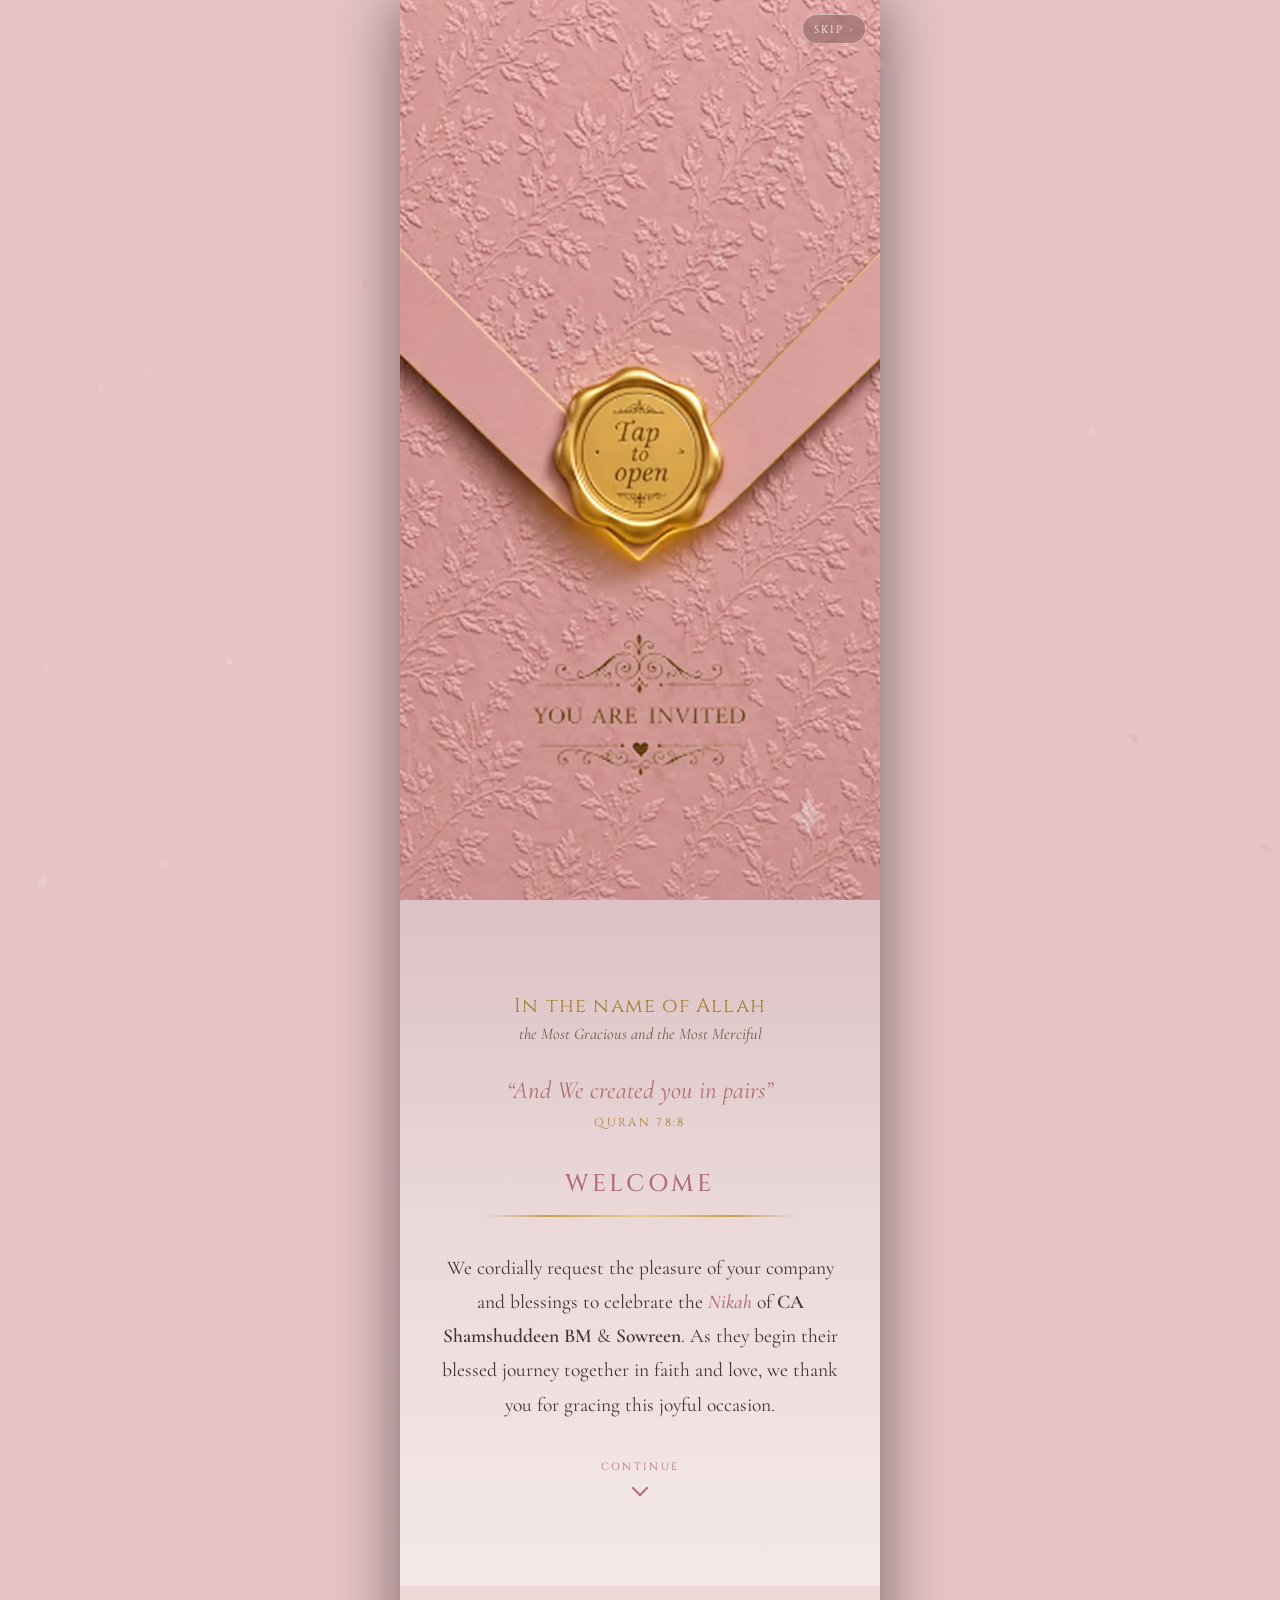
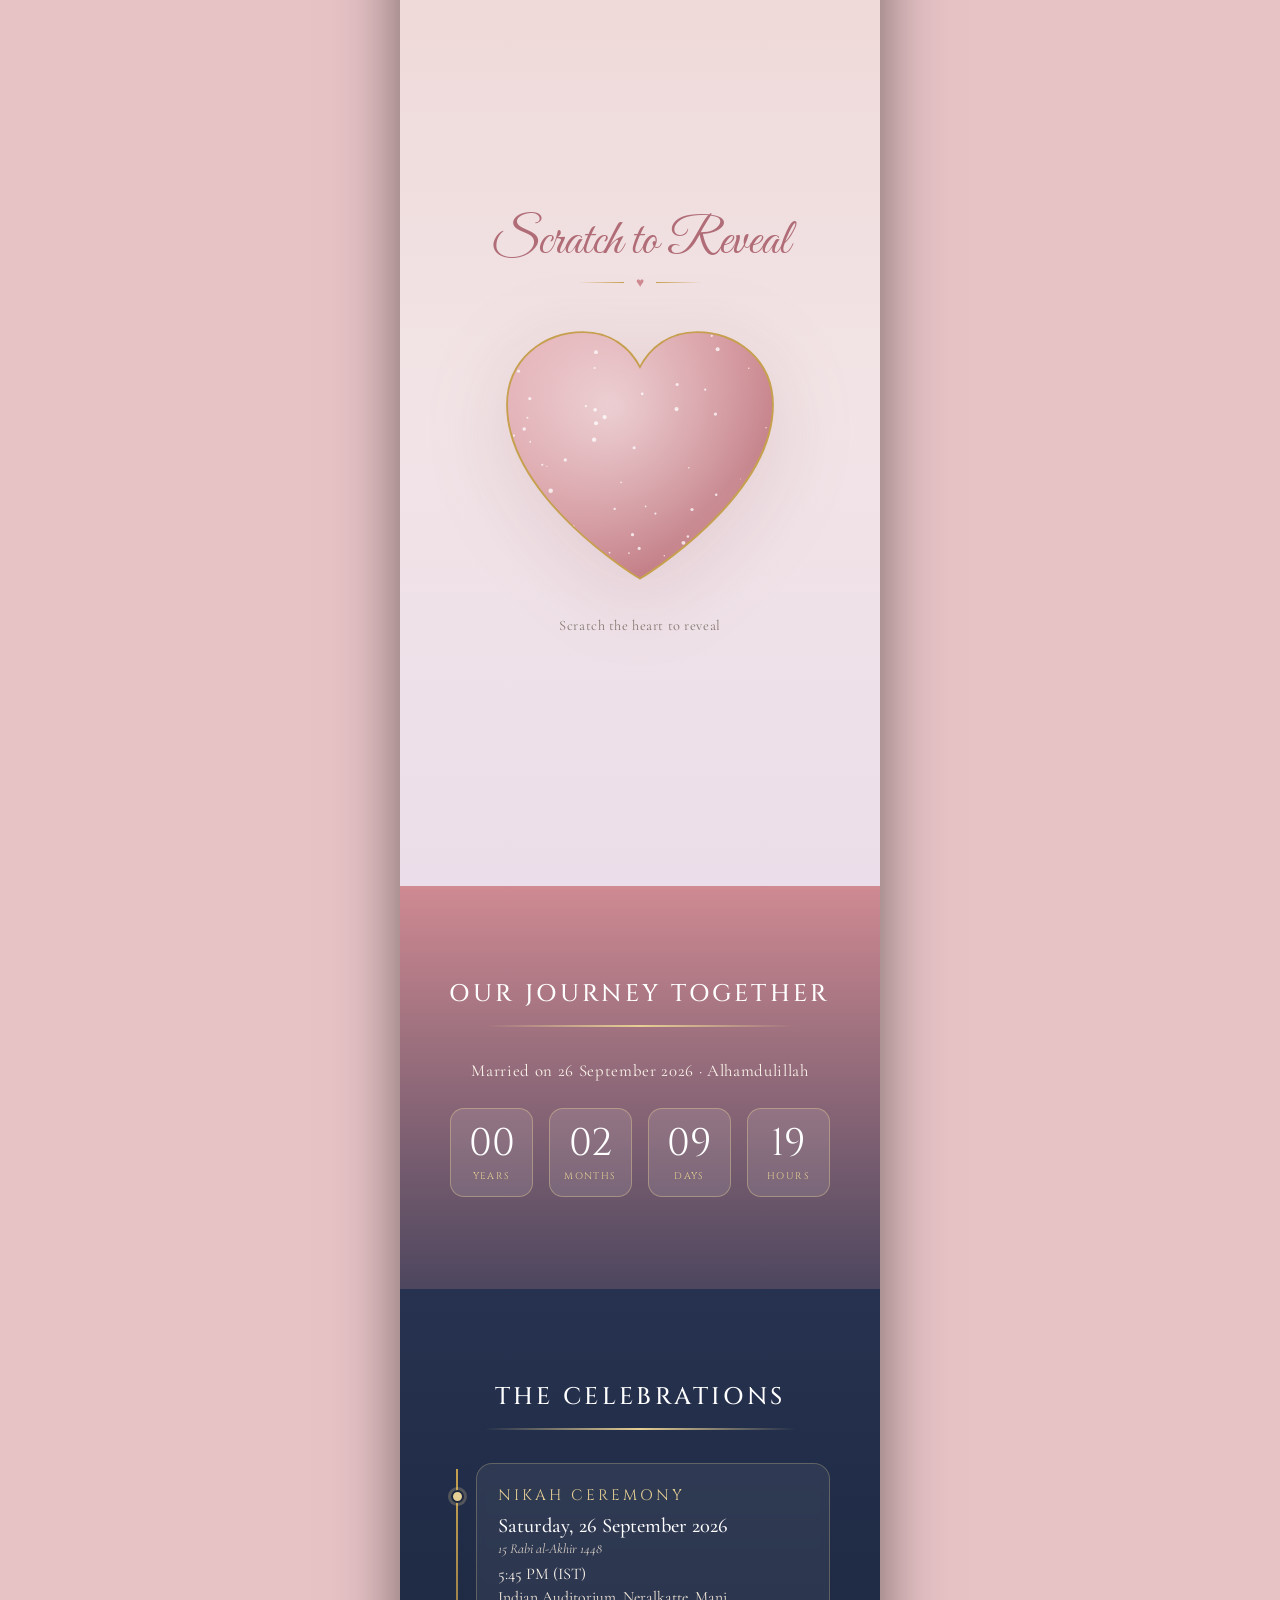
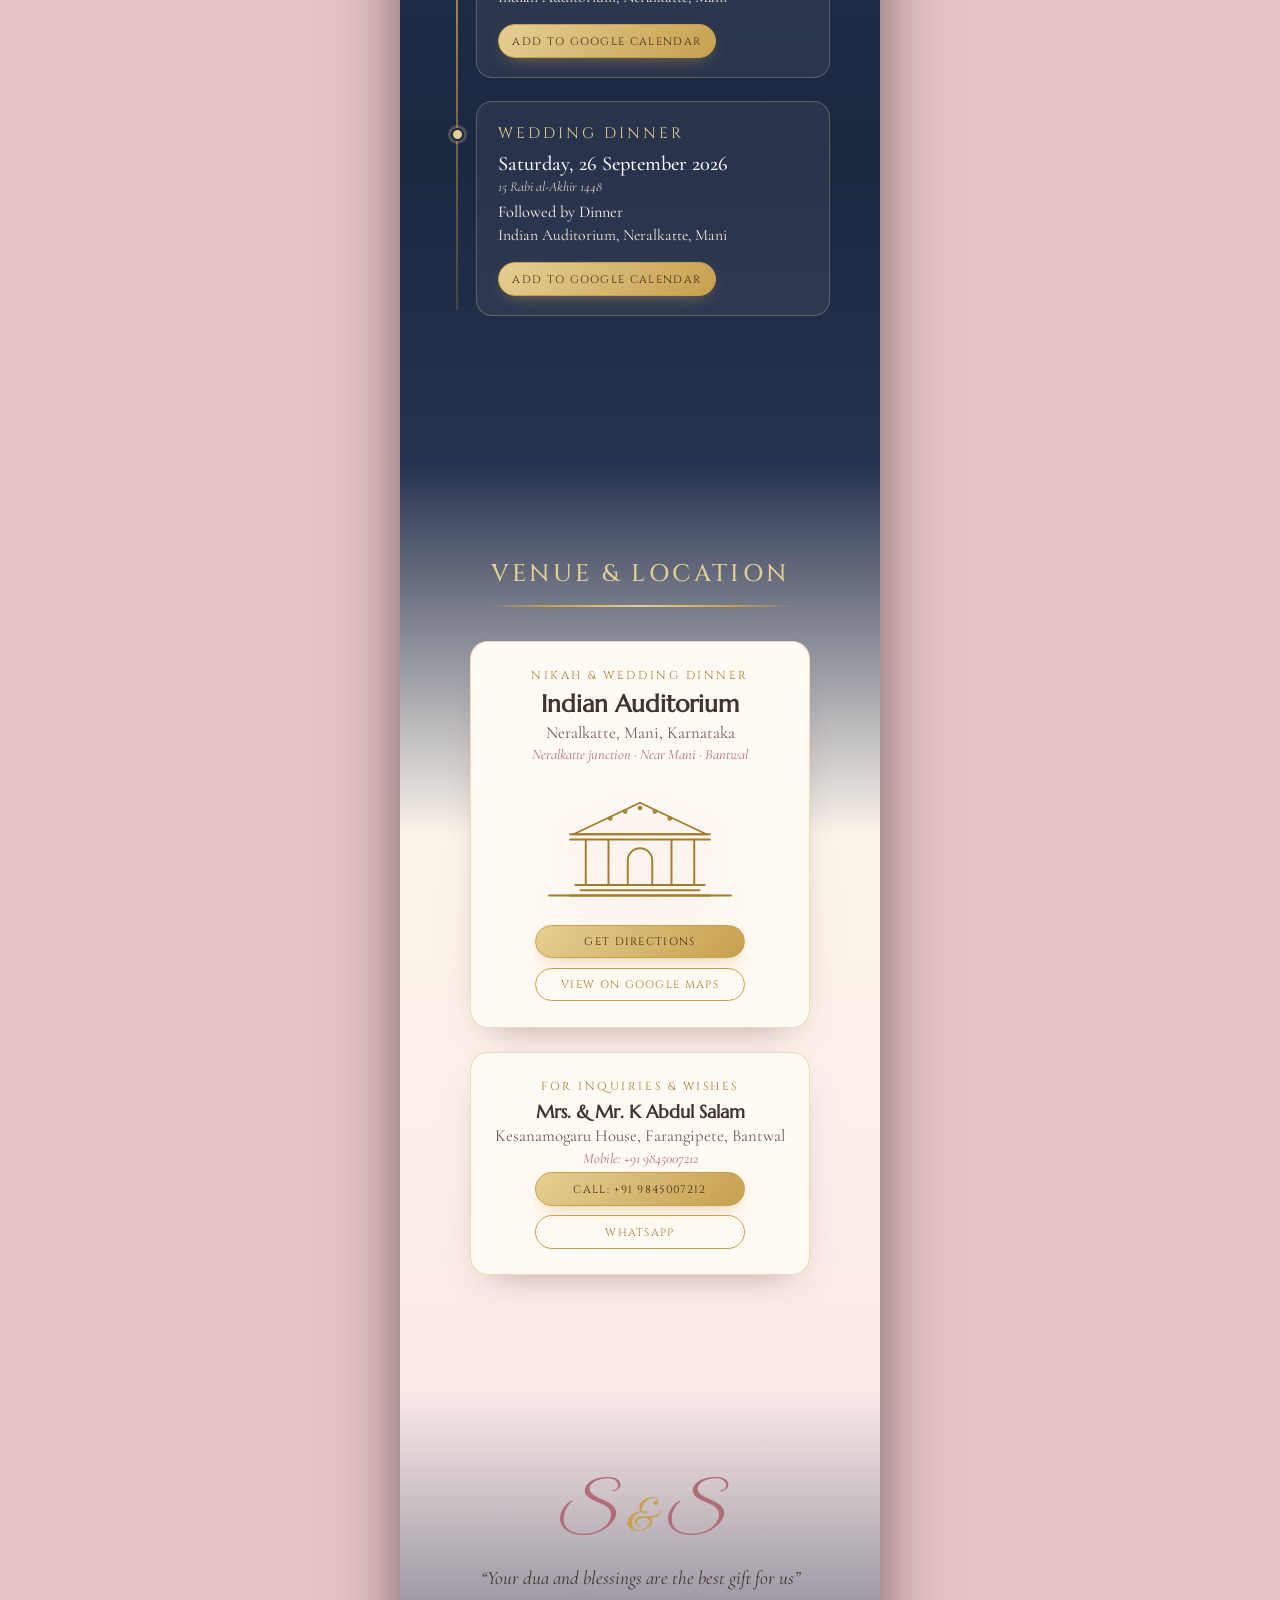
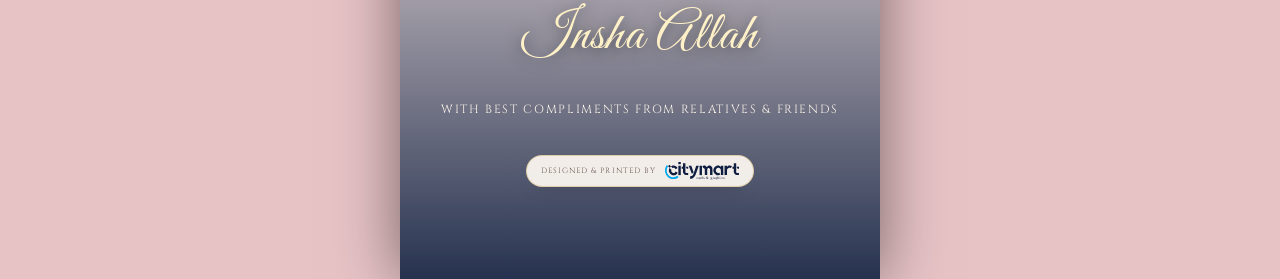
==== commit 93ed877e: "Add-custom-og-image-for-groom-link-sharing" ====
--- a/groom/index.html
+++ b/groom/index.html
@@ -16,8 +16,8 @@
   <meta property="og:title" content="CA Shamshuddeen BM &amp; Sowreen — Wedding Invitation" />
   <meta property="og:description" content="You are cordially invited to the Nikah — Saturday, 26 September 2026, Indian Auditorium, Neralkatte, Mani. Insha Allah." />
   <meta property="og:url" content="https://webziko.github.io/sowreen-weds-shamshuddeen/groom/" />
-  <meta property="og:image" content="https://webziko.github.io/sowreen-weds-shamshuddeen/assets/og-image.jpg?v=4" />
-  <meta property="og:image:secure_url" content="https://webziko.github.io/sowreen-weds-shamshuddeen/assets/og-image.jpg?v=4" />
+  <meta property="og:image" content="https://webziko.github.io/sowreen-weds-shamshuddeen/assets/og-image-groom.jpg?v=1" />
+  <meta property="og:image:secure_url" content="https://webziko.github.io/sowreen-weds-shamshuddeen/assets/og-image-groom.jpg?v=1" />
   <meta property="og:image:type" content="image/jpeg" />
   <meta property="og:image:width" content="1200" />
   <meta property="og:image:height" content="630" />
@@ -27,7 +27,7 @@
   <meta name="twitter:card" content="summary_large_image" />
   <meta name="twitter:title" content="CA Shamshuddeen BM &amp; Sowreen — Wedding Invitation" />
   <meta name="twitter:description" content="You are cordially invited to the Nikah — Saturday, 26 September 2026, Indian Auditorium, Neralkatte, Mani. Insha Allah." />
-  <meta name="twitter:image" content="https://webziko.github.io/sowreen-weds-shamshuddeen/assets/og-image.jpg?v=4" />
+  <meta name="twitter:image" content="https://webziko.github.io/sowreen-weds-shamshuddeen/assets/og-image-groom.jpg?v=1" />
 
   <link rel="icon" href="../assets/favicon.svg" type="image/svg+xml" />
   <link rel="apple-touch-icon" href="../assets/favicon.svg" />
@@ -54,7 +54,7 @@
       }
     },
     "image": [
-      "https://webziko.github.io/sowreen-weds-shamshuddeen/assets/og-image.jpg"
+      "https://webziko.github.io/sowreen-weds-shamshuddeen/assets/og-image-groom.jpg"
     ],
     "description": "Wedding celebration and Nikah ceremony of CA Shamshuddeen BM & Sowreen at Indian Auditorium, Neralkatte, Mani followed by dinner."
   }
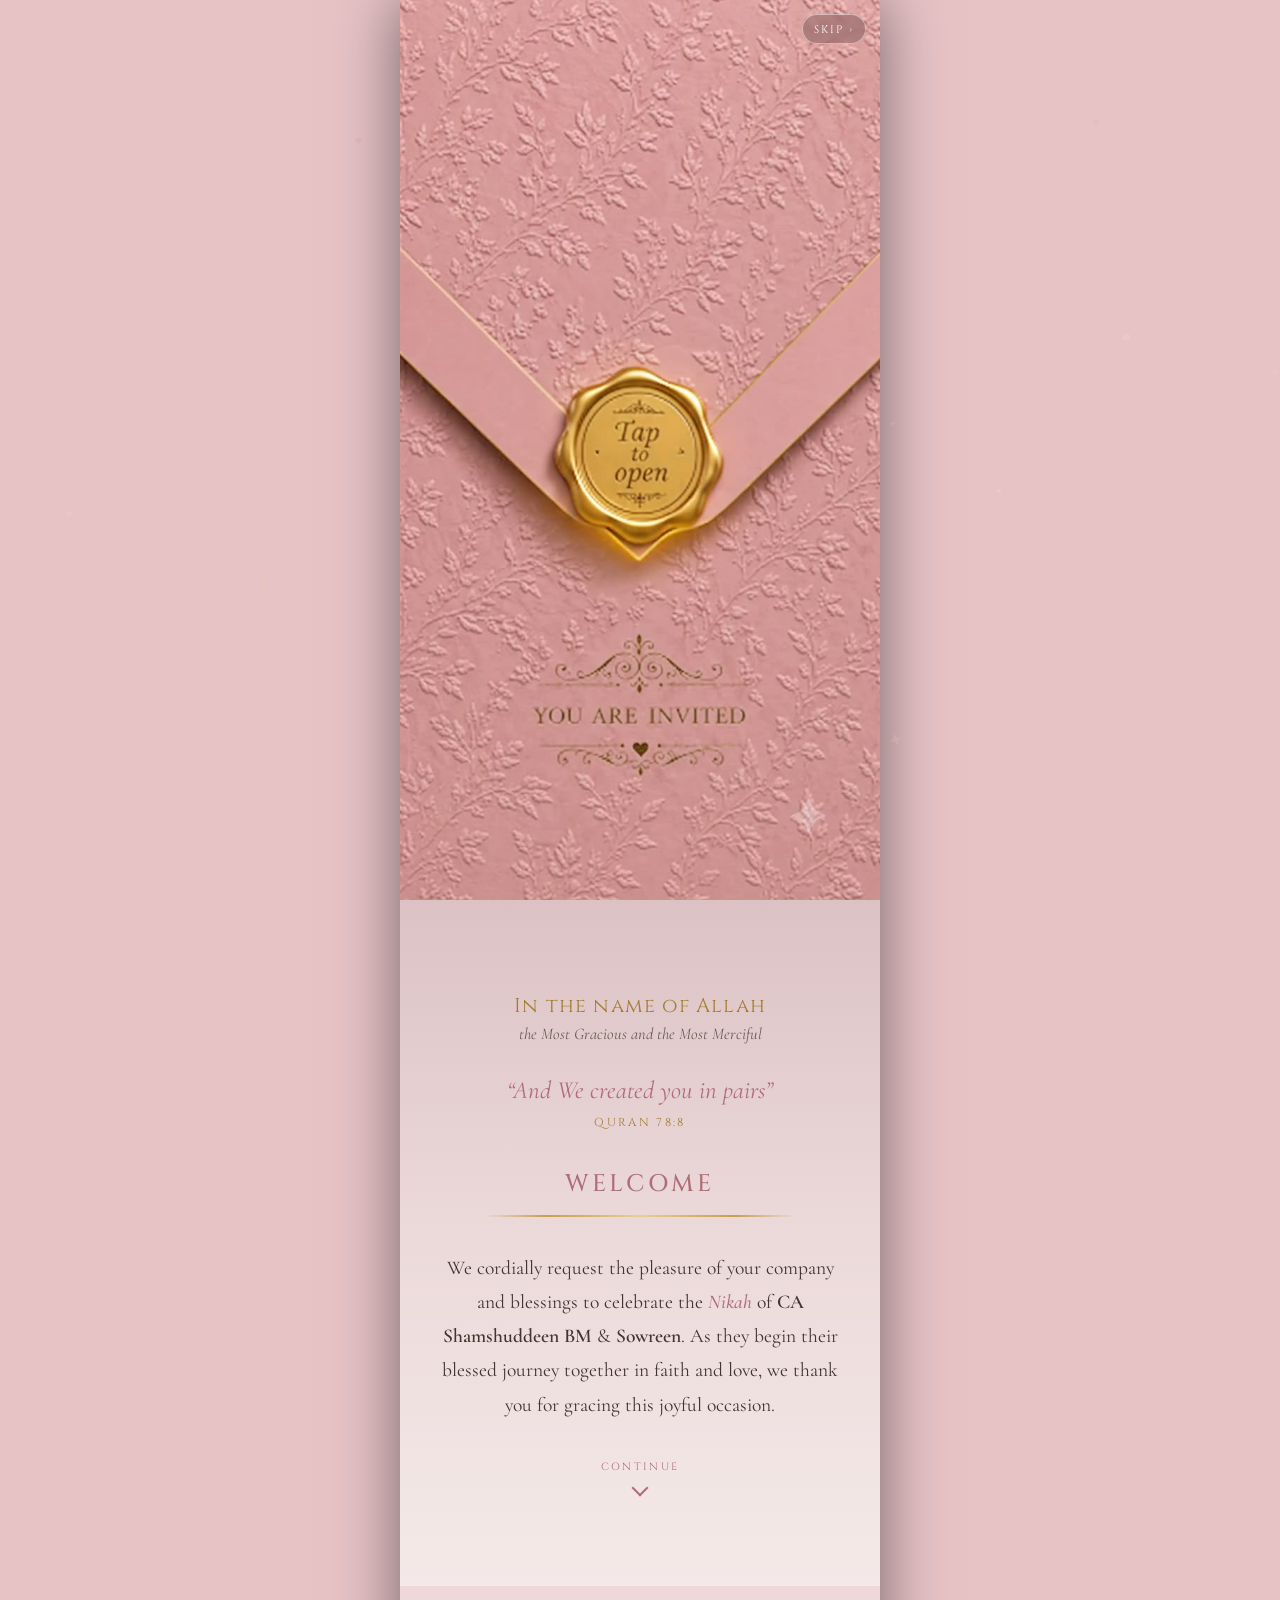
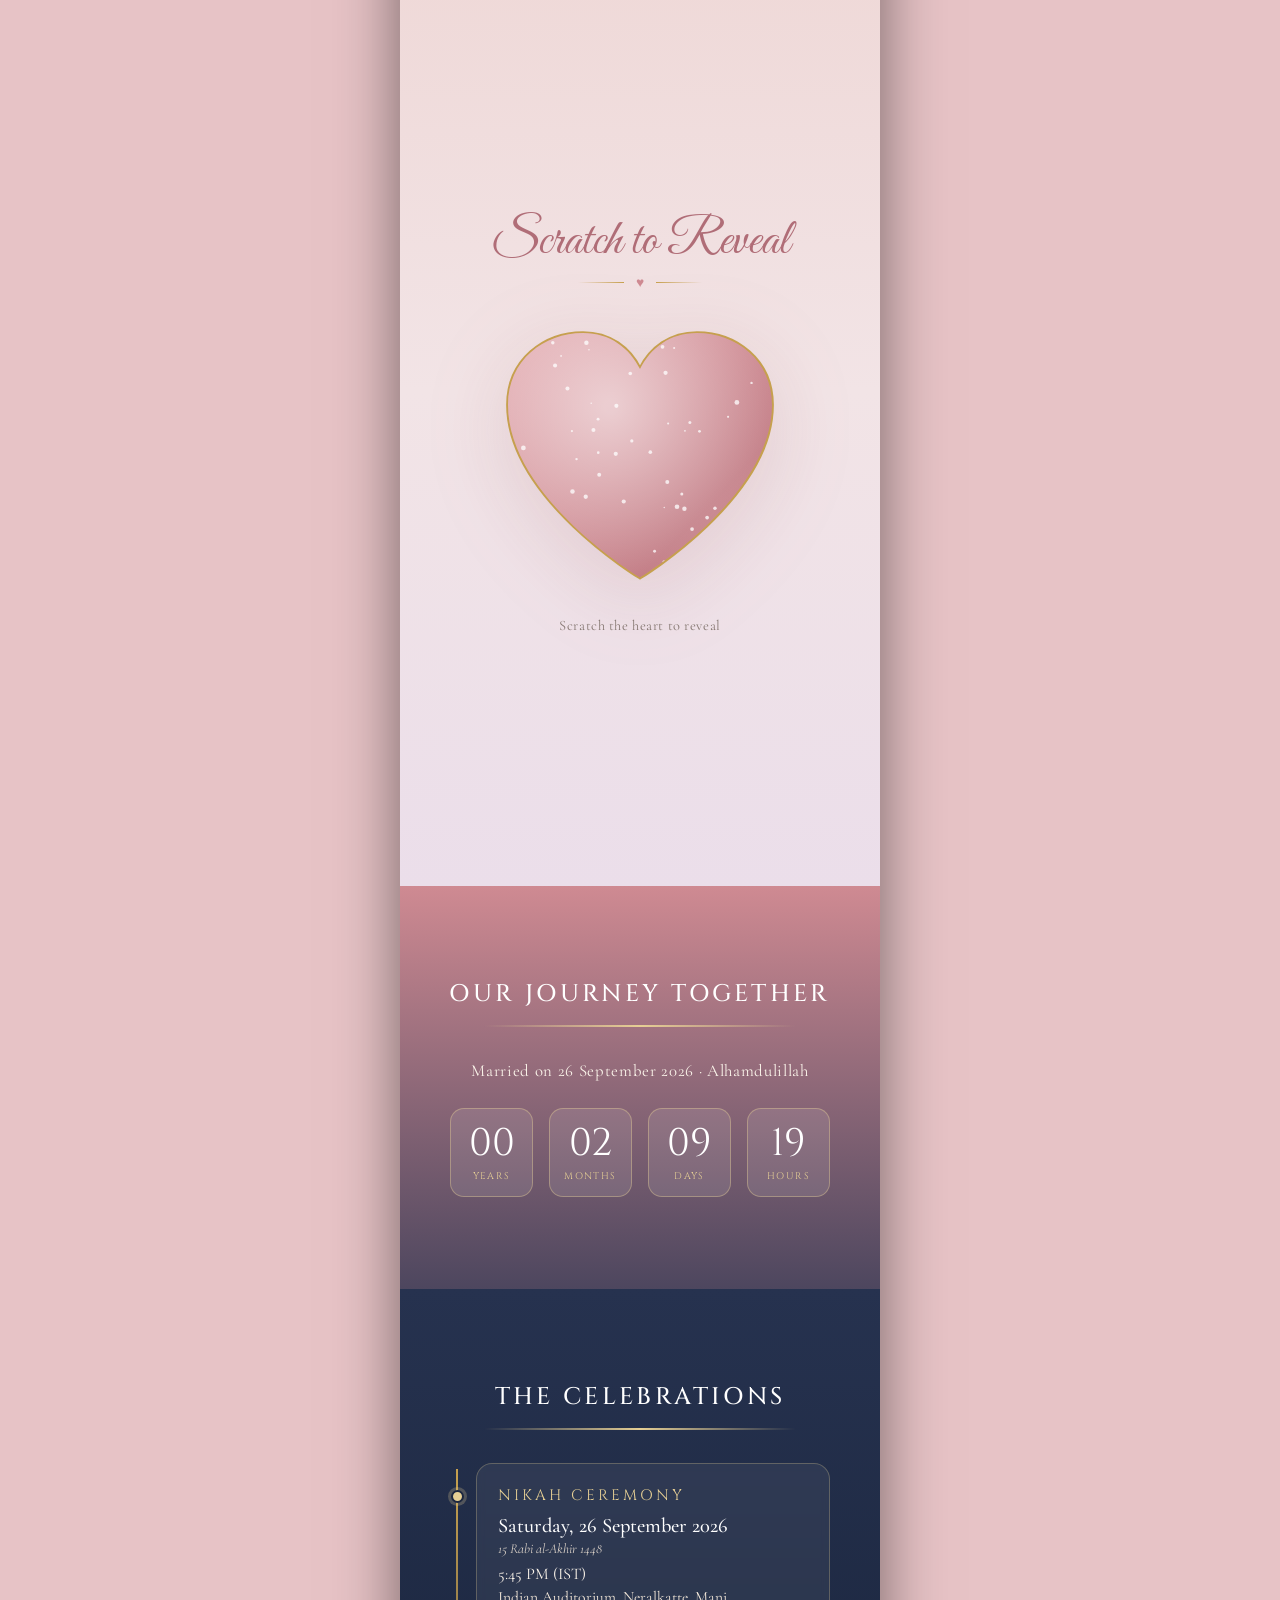
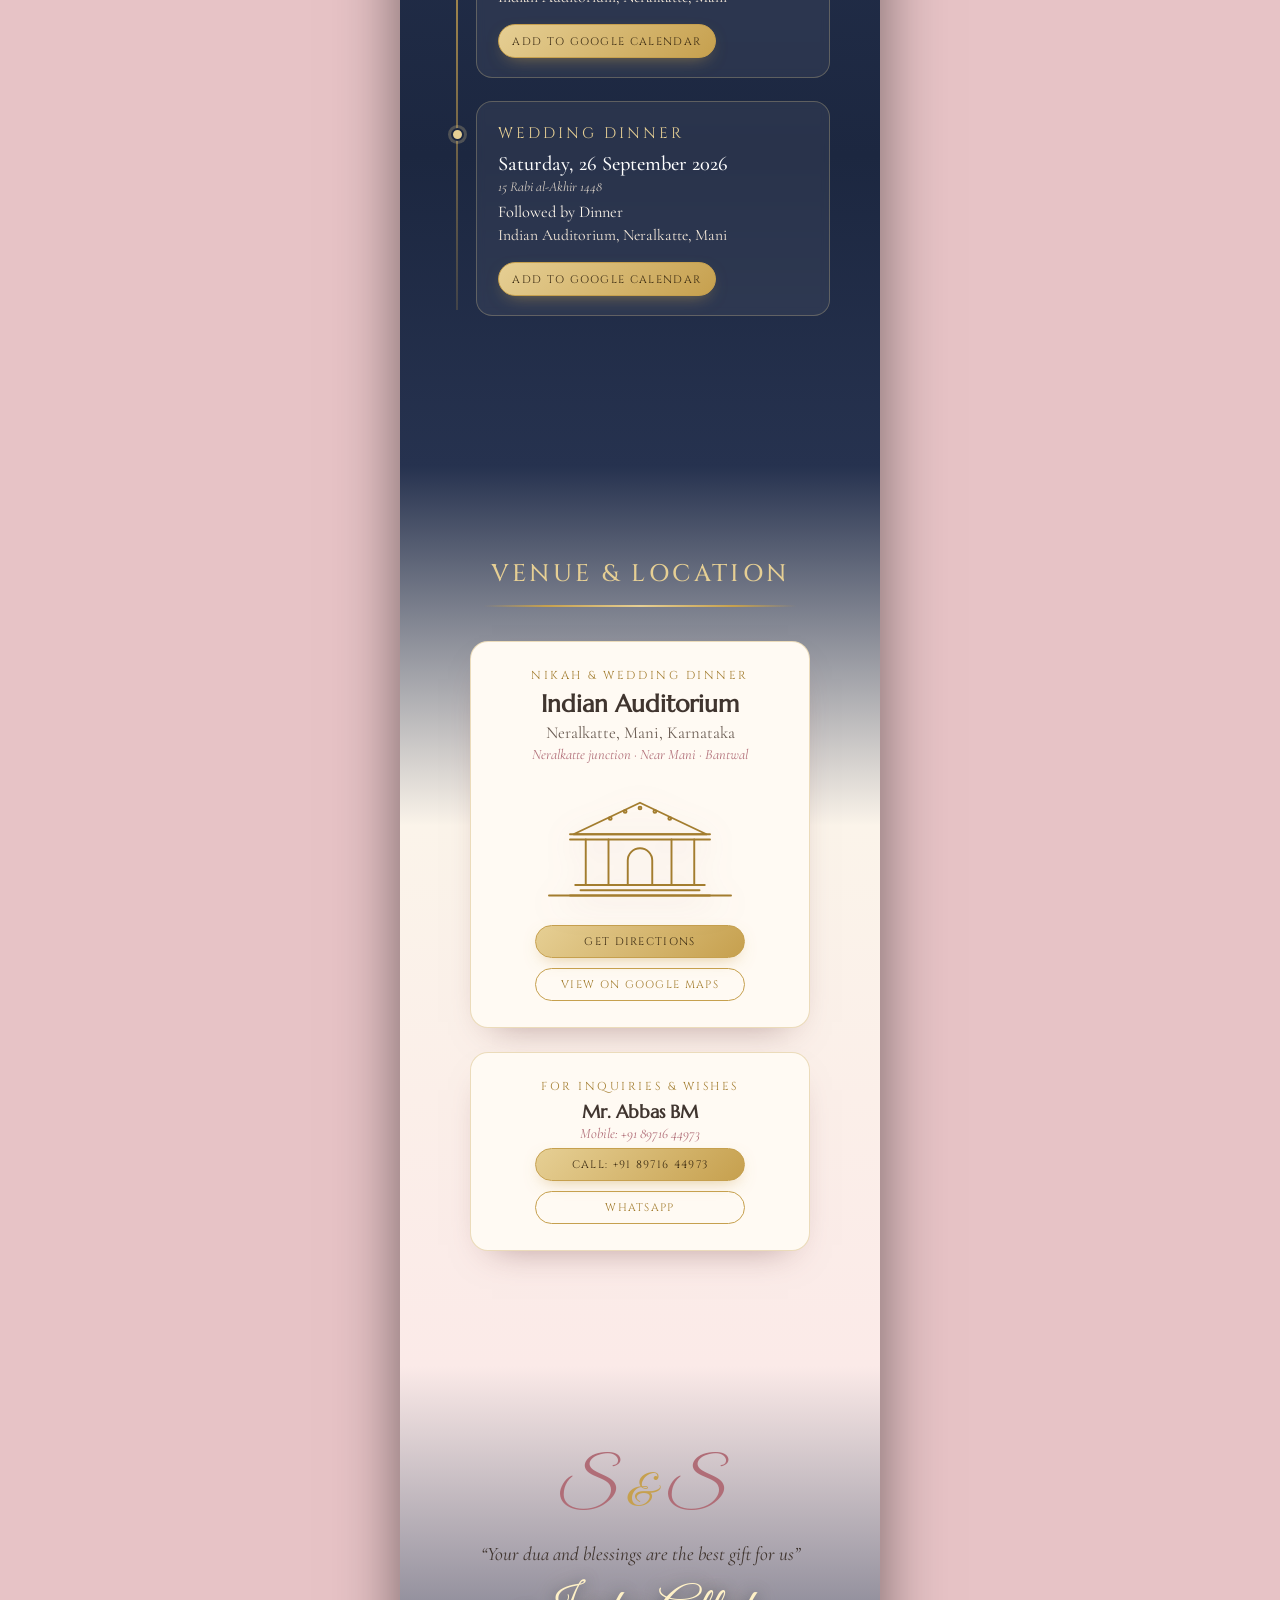
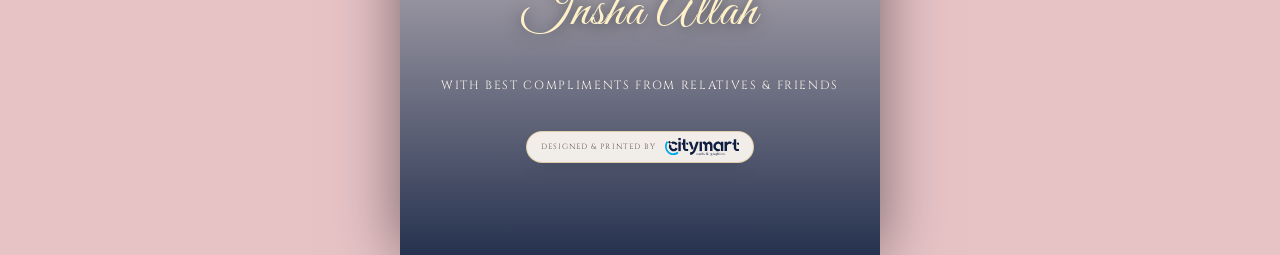
==== commit a376c0f0: "Update-groom-contact-card-to-Abbas-BM-and-phone-number" ====
--- a/groom/index.html
+++ b/groom/index.html
@@ -280,15 +280,14 @@
         </div>
       </article>
 
-      <!-- Contact / RSVP Card from Card Details -->
+      <!-- Contact / RSVP Card for Groom -->
       <article class="venue reveal" style="margin-top: 1.5rem;">
         <p class="venue__label">For Inquiries &amp; Wishes</p>
-        <h3 class="venue__name" style="font-size: 1.15rem;">Mrs. &amp; Mr. K Abdul Salam</h3>
-        <p class="venue__addr">Kesanamogaru House, Farangipete, Bantwal</p>
-        <p class="venue__hint">Mobile: +91 9845007212</p>
+        <h3 class="venue__name" style="font-size: 1.15rem;">Mr. Abbas BM</h3>
+        <p class="venue__hint">Mobile: +91 89716 44973</p>
         <div class="venue__actions">
-          <a class="btn btn--sm" href="tel:+919845007212">Call: +91 9845007212</a>
-          <a class="btn btn--sm btn--outline" target="_blank" rel="noopener" href="https://wa.me/919845007212?text=Heartiest%20Congratulations%20on%20the%20wedding%20of%20Sowreen%20and%20Shamshuddeen!">WhatsApp</a>
+          <a class="btn btn--sm" href="tel:+918971644973">Call: +91 89716 44973</a>
+          <a class="btn btn--sm btn--outline" target="_blank" rel="noopener" href="https://wa.me/918971644973?text=Heartiest%20Congratulations%20on%20the%20wedding%20of%20Shamshuddeen%20and%20Sowreen!">WhatsApp</a>
         </div>
       </article>
     </section>
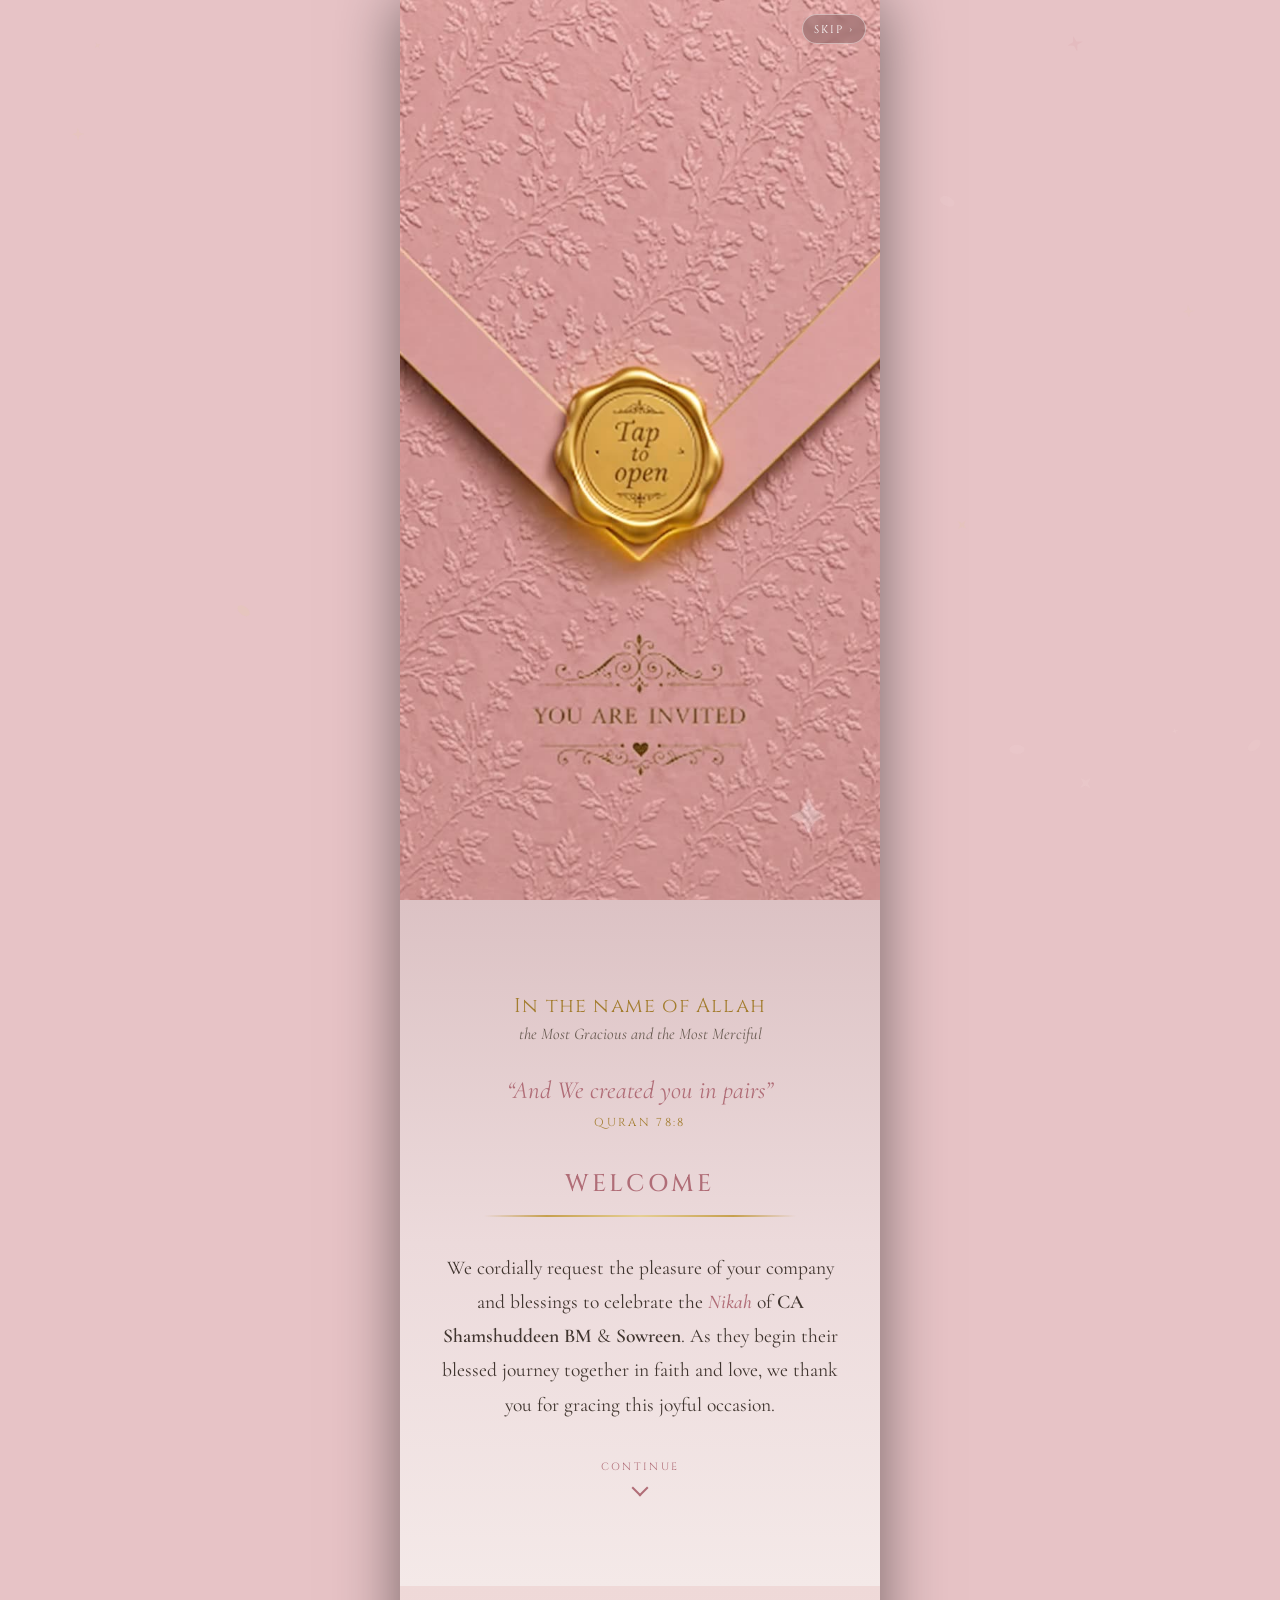
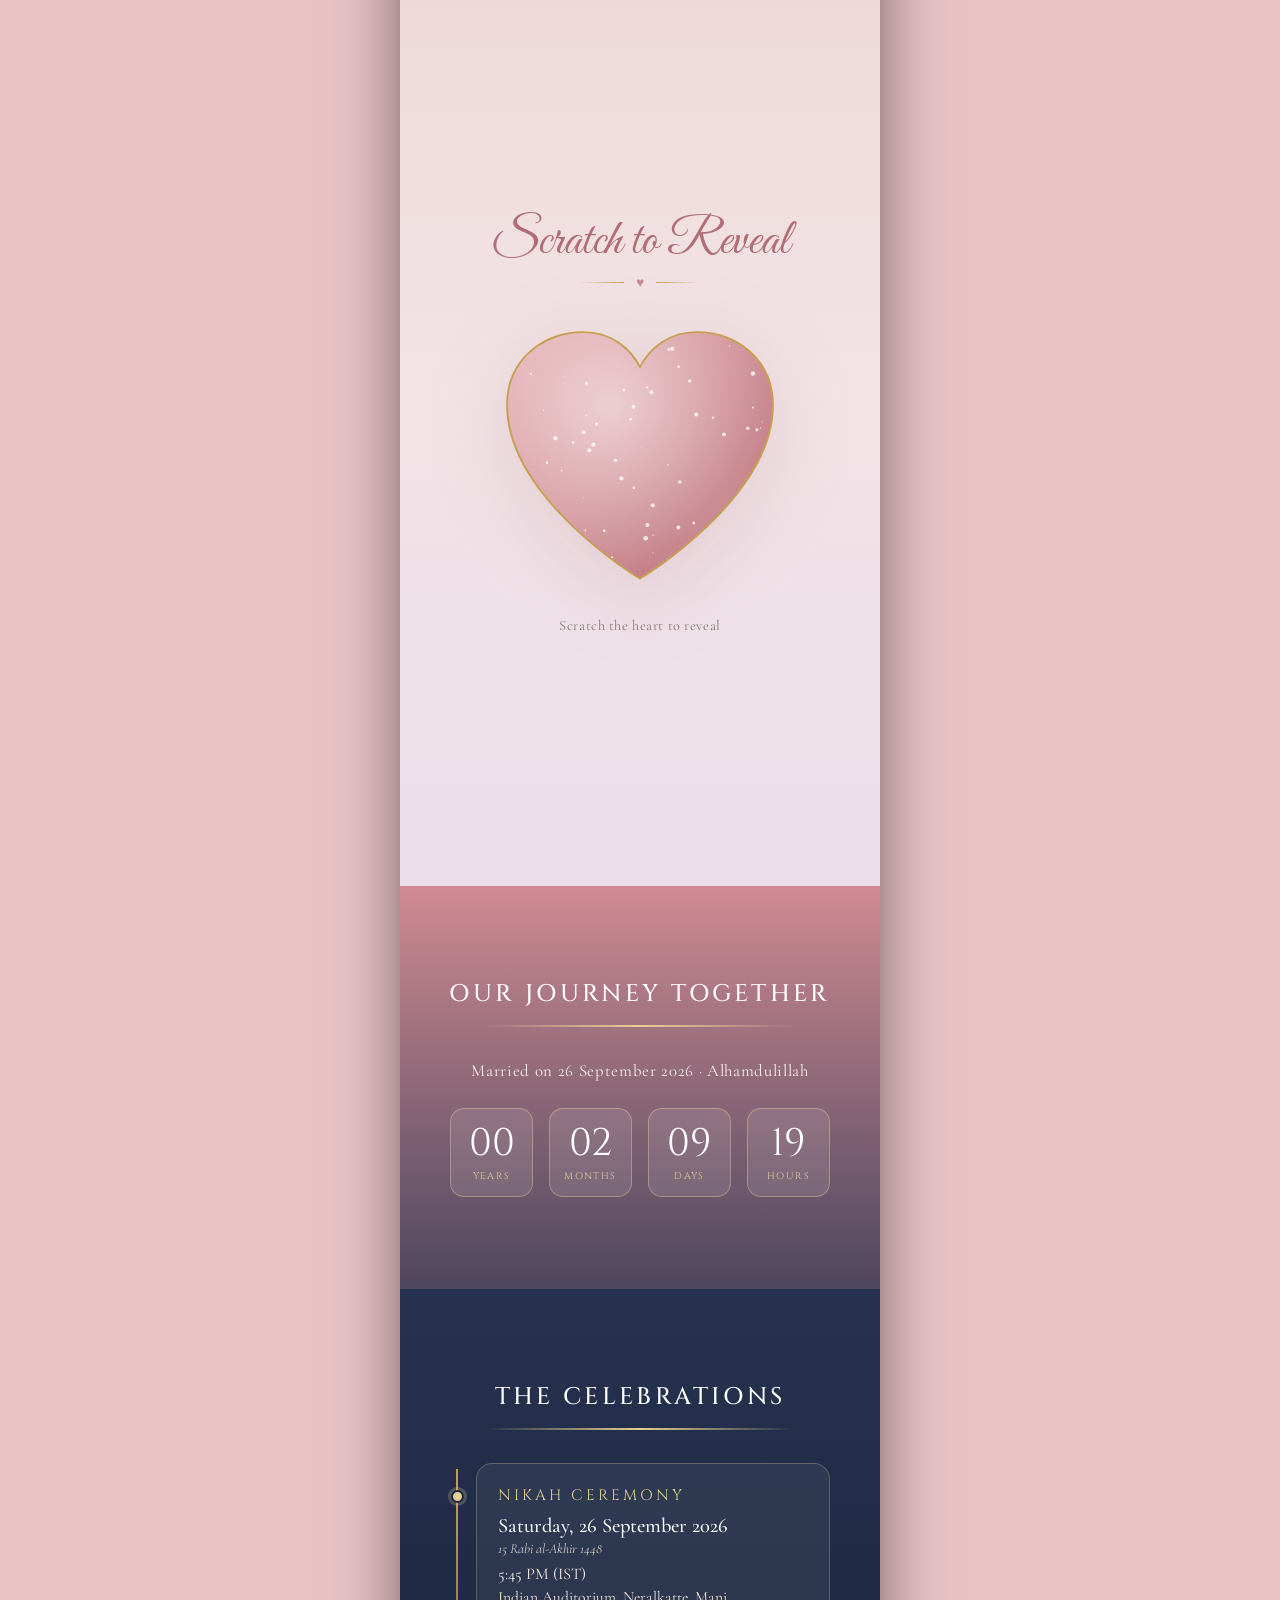
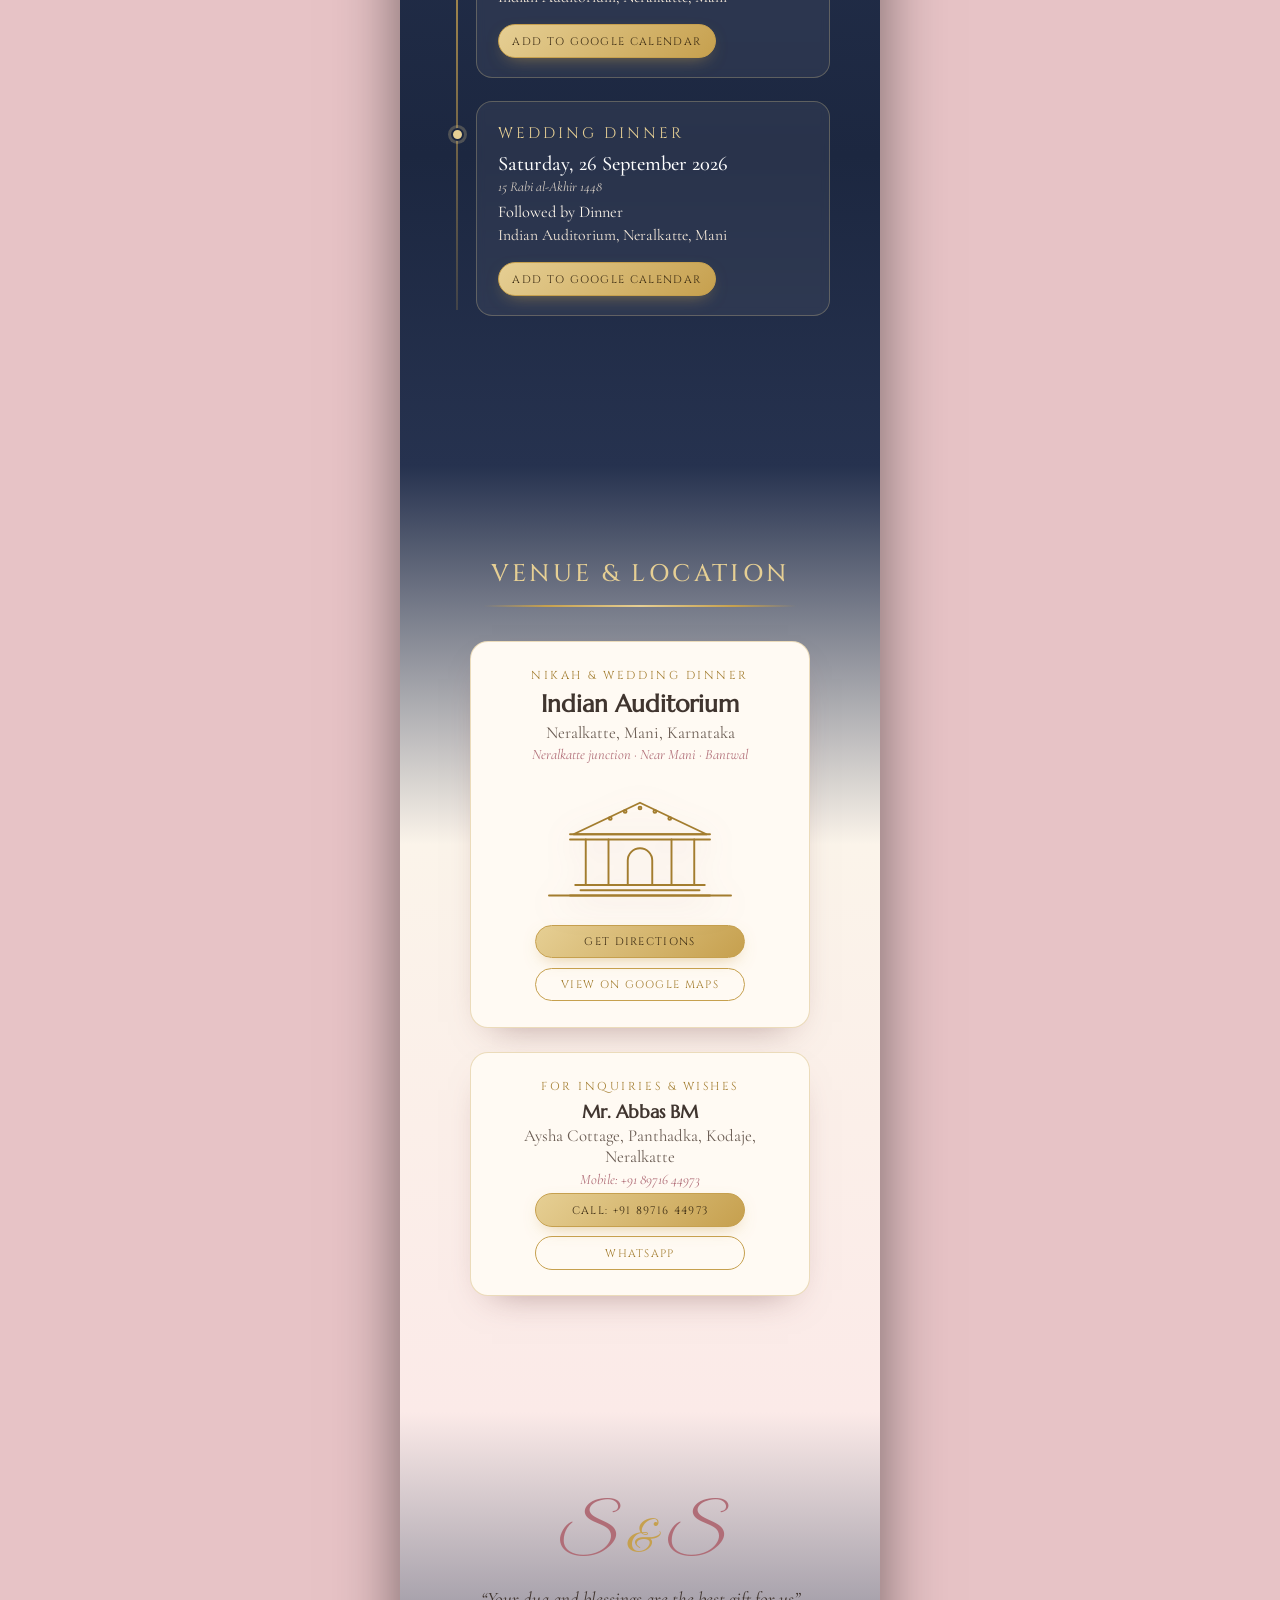
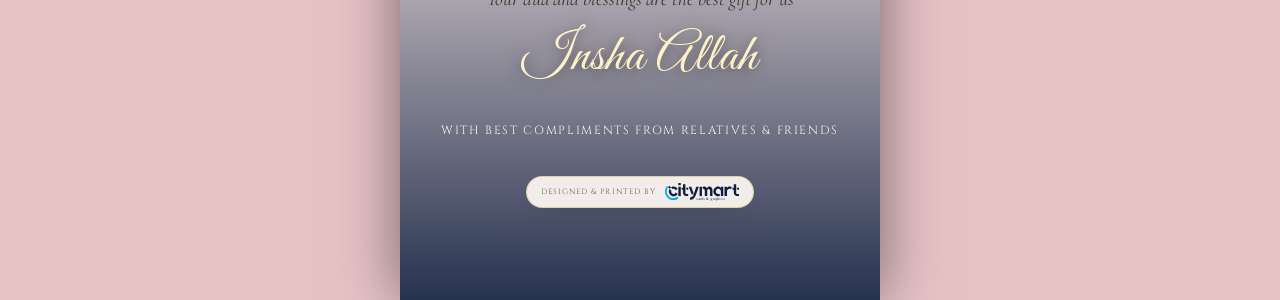
==== commit 9d093432: "Add-groom-address-to-inquiries-card" ====
--- a/groom/index.html
+++ b/groom/index.html
@@ -284,6 +284,7 @@
       <article class="venue reveal" style="margin-top: 1.5rem;">
         <p class="venue__label">For Inquiries &amp; Wishes</p>
         <h3 class="venue__name" style="font-size: 1.15rem;">Mr. Abbas BM</h3>
+        <p class="venue__addr">Aysha Cottage, Panthadka, Kodaje, Neralkatte</p>
         <p class="venue__hint">Mobile: +91 89716 44973</p>
         <div class="venue__actions">
           <a class="btn btn--sm" href="tel:+918971644973">Call: +91 89716 44973</a>
